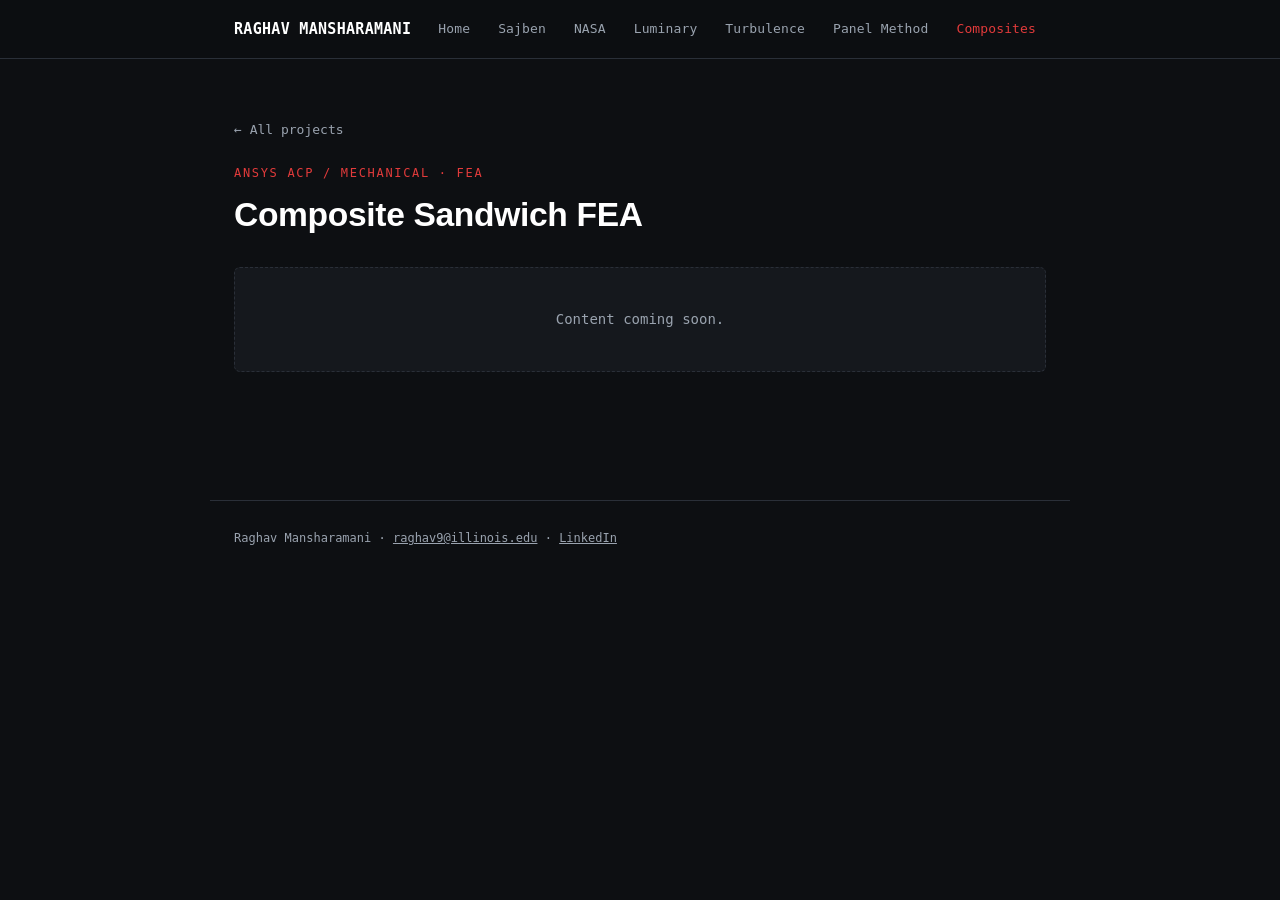
==== composites.html @ b8fdcda9 "Add portfolio site: home, Luminary page, section stubs" ====
<!DOCTYPE html>
<html lang="en">
<head>
  <meta charset="UTF-8">
  <meta name="viewport" content="width=device-width, initial-scale=1.0">
  <title>Composite Sandwich FEA — Raghav Mansharamani</title>
  <link rel="stylesheet" href="style.css">
</head>
<body>

  <nav class="nav">
    <div class="nav-inner">
      <a class="nav-brand" href="index.html">RAGHAV MANSHARAMANI</a>
      <a class="nav-link" href="index.html">Home</a>
      <a class="nav-link" href="sajben.html">Sajben</a>
      <a class="nav-link" href="nasa.html">NASA</a>
      <a class="nav-link" href="luminary.html">Luminary</a>
      <a class="nav-link" href="turbulence.html">Turbulence</a>
      <a class="nav-link" href="panel-method.html">Panel Method</a>
      <a class="nav-link active" href="composites.html">Composites</a>
    </div>
  </nav>

  <main>
    <a class="backlink" href="index.html">&larr; All projects</a>
    <p class="eyebrow">ANSYS ACP / Mechanical · FEA</p>
    <h1>Composite Sandwich FEA</h1>
    <div class="stub">Content coming soon.</div>
  </main>

  <footer>
    Raghav Mansharamani &middot;
    <a href="mailto:raghav9@illinois.edu">raghav9@illinois.edu</a> &middot;
    <a href="https://linkedin.com/in/raghav-mansharamani">LinkedIn</a>
  </footer>

</body>
</html>
---- style.css ----
/* ============================================================
   Raghav Mansharamani — Portfolio
   Dark theme, red/white accents, technical register.
   One stylesheet shared across all pages.
   ============================================================ */

:root {
  --bg:        #0d0f12;   /* near-black base */
  --surface:   #15181d;   /* raised panels */
  --surface-2: #1c2027;   /* table stripes, hovers */
  --border:    #2a2f38;   /* hairline rules */
  --text:      #e8eaed;   /* primary text */
  --muted:     #9aa3af;   /* secondary text */
  --red:       #e23b3b;   /* hot accent */
  --red-dim:   #b02f2f;   /* pressed / borders */
  --white:     #ffffff;

  --mono: ui-monospace, "SF Mono", "JetBrains Mono", "Menlo", "Consolas", monospace;
  --sans: -apple-system, BlinkMacSystemFont, "Segoe UI", "Inter", Roboto, Helvetica, Arial, sans-serif;

  --maxw: 860px;
}

* { box-sizing: border-box; }

html { scroll-behavior: smooth; }

body {
  margin: 0;
  background: var(--bg);
  color: var(--text);
  font-family: var(--sans);
  font-size: 17px;
  line-height: 1.65;
  -webkit-font-smoothing: antialiased;
}

/* ---------- Nav ---------- */
.nav {
  position: sticky;
  top: 0;
  z-index: 50;
  background: rgba(13, 15, 18, 0.9);
  backdrop-filter: blur(8px);
  border-bottom: 1px solid var(--border);
}
.nav-inner {
  max-width: var(--maxw);
  margin: 0 auto;
  padding: 0 24px;
  display: flex;
  align-items: center;
  gap: 8px;
  height: 58px;
  flex-wrap: wrap;
}
.nav-brand {
  font-family: var(--mono);
  font-weight: 600;
  color: var(--white);
  text-decoration: none;
  letter-spacing: 0.02em;
  margin-right: auto;
  font-size: 15px;
}
.nav-brand:hover { color: var(--red); }
.nav a.nav-link {
  font-family: var(--mono);
  font-size: 13px;
  color: var(--muted);
  text-decoration: none;
  padding: 6px 10px;
  border-radius: 4px;
  letter-spacing: 0.01em;
}
.nav a.nav-link:hover { color: var(--text); background: var(--surface-2); }
.nav a.nav-link.active { color: var(--red); }

/* ---------- Layout ---------- */
main {
  max-width: var(--maxw);
  margin: 0 auto;
  padding: 56px 24px 96px;
}

.eyebrow {
  font-family: var(--mono);
  font-size: 12px;
  letter-spacing: 0.14em;
  text-transform: uppercase;
  color: var(--red);
  margin: 0 0 12px;
}

h1 {
  font-size: 2.1rem;
  line-height: 1.15;
  margin: 0 0 20px;
  letter-spacing: -0.01em;
  color: var(--white);
}
h2 {
  font-size: 1.35rem;
  margin: 44px 0 14px;
  color: var(--white);
  letter-spacing: -0.005em;
}
h3 {
  font-size: 1.05rem;
  margin: 28px 0 10px;
  color: var(--text);
}

p { margin: 0 0 16px; }
a { color: var(--red); }
a:hover { color: var(--white); }

.lead { font-size: 1.15rem; color: var(--text); }
.muted { color: var(--muted); }

/* ---------- Header / spec block ---------- */
.specblock {
  background: var(--surface);
  border: 1px solid var(--border);
  border-left: 3px solid var(--red);
  border-radius: 6px;
  padding: 20px 24px;
  margin: 28px 0 8px;
}
.specblock dl {
  margin: 0;
  display: grid;
  grid-template-columns: max-content 1fr;
  gap: 10px 20px;
}
.specblock dt {
  font-family: var(--mono);
  font-size: 12px;
  letter-spacing: 0.08em;
  text-transform: uppercase;
  color: var(--muted);
  padding-top: 2px;
}
.specblock dd {
  margin: 0;
  color: var(--text);
}
.specblock dd.result { color: var(--white); }
.specblock dd.result b { color: var(--red); font-weight: 600; }

/* ---------- Tables ---------- */
table {
  width: 100%;
  border-collapse: collapse;
  margin: 20px 0;
  font-family: var(--mono);
  font-size: 14px;
}
th, td {
  text-align: left;
  padding: 9px 14px;
  border-bottom: 1px solid var(--border);
}
th {
  color: var(--muted);
  font-weight: 600;
  letter-spacing: 0.04em;
  text-transform: uppercase;
  font-size: 12px;
}
tbody tr:nth-child(odd) { background: var(--surface-2); }
tr.highlight td {
  color: var(--white);
  background: rgba(226, 59, 59, 0.10);
}
tr.highlight td:first-child { border-left: 2px solid var(--red); }

/* ---------- Figures ---------- */
figure {
  margin: 26px 0;
  background: var(--surface);
  border: 1px solid var(--border);
  border-radius: 6px;
  padding: 14px;
}
figure img {
  width: 100%;
  height: auto;
  display: block;
  border-radius: 4px;
  background: var(--surface-2);
}
figcaption {
  font-family: var(--mono);
  font-size: 12.5px;
  color: var(--muted);
  margin-top: 10px;
  line-height: 1.5;
}
figcaption b { color: var(--text); font-weight: 600; }

/* placeholder for figures not yet added */
.fig-placeholder {
  border: 1px dashed var(--border);
  border-radius: 4px;
  padding: 44px 16px;
  text-align: center;
  font-family: var(--mono);
  font-size: 13px;
  color: var(--muted);
  background: var(--surface-2);
}

/* ---------- Callout for honest-assessment ---------- */
.assessment {
  border-left: 3px solid var(--border);
  padding: 4px 0 4px 20px;
  margin: 16px 0;
  color: var(--muted);
}

/* ---------- Overview table on home ---------- */
.overview a { color: var(--text); text-decoration: none; }
.overview a:hover { color: var(--red); }
.overview .status {
  font-family: var(--mono);
  font-size: 11px;
  letter-spacing: 0.06em;
  text-transform: uppercase;
  color: var(--muted);
}
.overview .status.wip { color: var(--red); }

/* ---------- Stub / coming-soon ---------- */
.stub {
  background: var(--surface);
  border: 1px dashed var(--border);
  border-radius: 6px;
  padding: 40px 28px;
  text-align: center;
  color: var(--muted);
  font-family: var(--mono);
  font-size: 14px;
  margin: 32px 0;
}

/* ---------- Footer ---------- */
footer {
  max-width: var(--maxw);
  margin: 0 auto;
  padding: 28px 24px 48px;
  border-top: 1px solid var(--border);
  font-family: var(--mono);
  font-size: 12px;
  color: var(--muted);
}
footer a { color: var(--muted); }
footer a:hover { color: var(--red); }

/* ---------- Back link ---------- */
.backlink {
  font-family: var(--mono);
  font-size: 13px;
  color: var(--muted);
  text-decoration: none;
  display: inline-block;
  margin-bottom: 24px;
}
.backlink:hover { color: var(--red); }

/* ---------- Responsive ---------- */
@media (max-width: 600px) {
  body { font-size: 16px; }
  h1 { font-size: 1.7rem; }
  .nav-inner { height: auto; padding: 10px 16px; }
  main { padding: 36px 18px 72px; }
  .specblock dl { grid-template-columns: 1fr; gap: 4px 0; }
  .specblock dt { padding-top: 12px; }
  table { font-size: 12.5px; }
  th, td { padding: 7px 8px; }
}

/* ---------- Reduced motion ---------- */
@media (prefers-reduced-motion: reduce) {
  html { scroll-behavior: auto; }
}

/* ---------- Print (for PDF export) ---------- */
@media print {
  .nav, footer .noprint { display: none; }
  body { background: #fff; color: #000; }
  .specblock, figure, table { break-inside: avoid; }
}
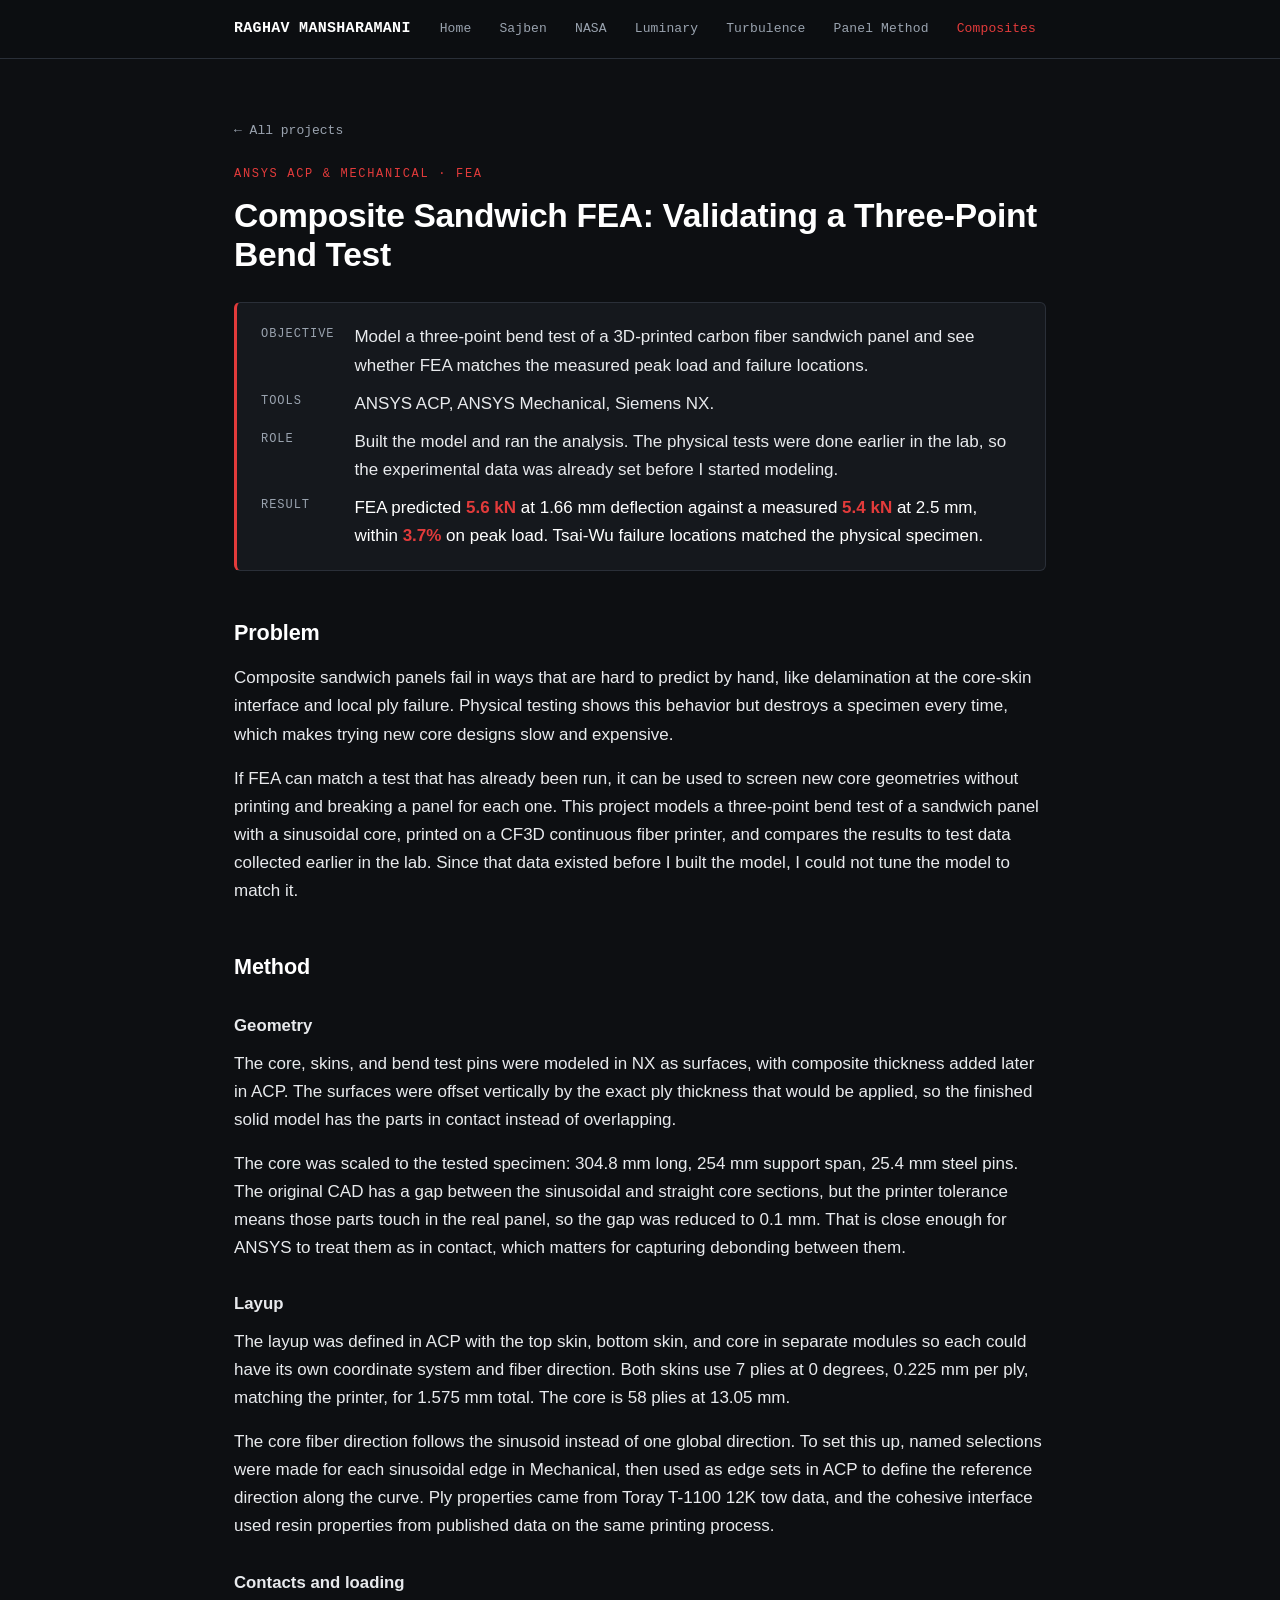
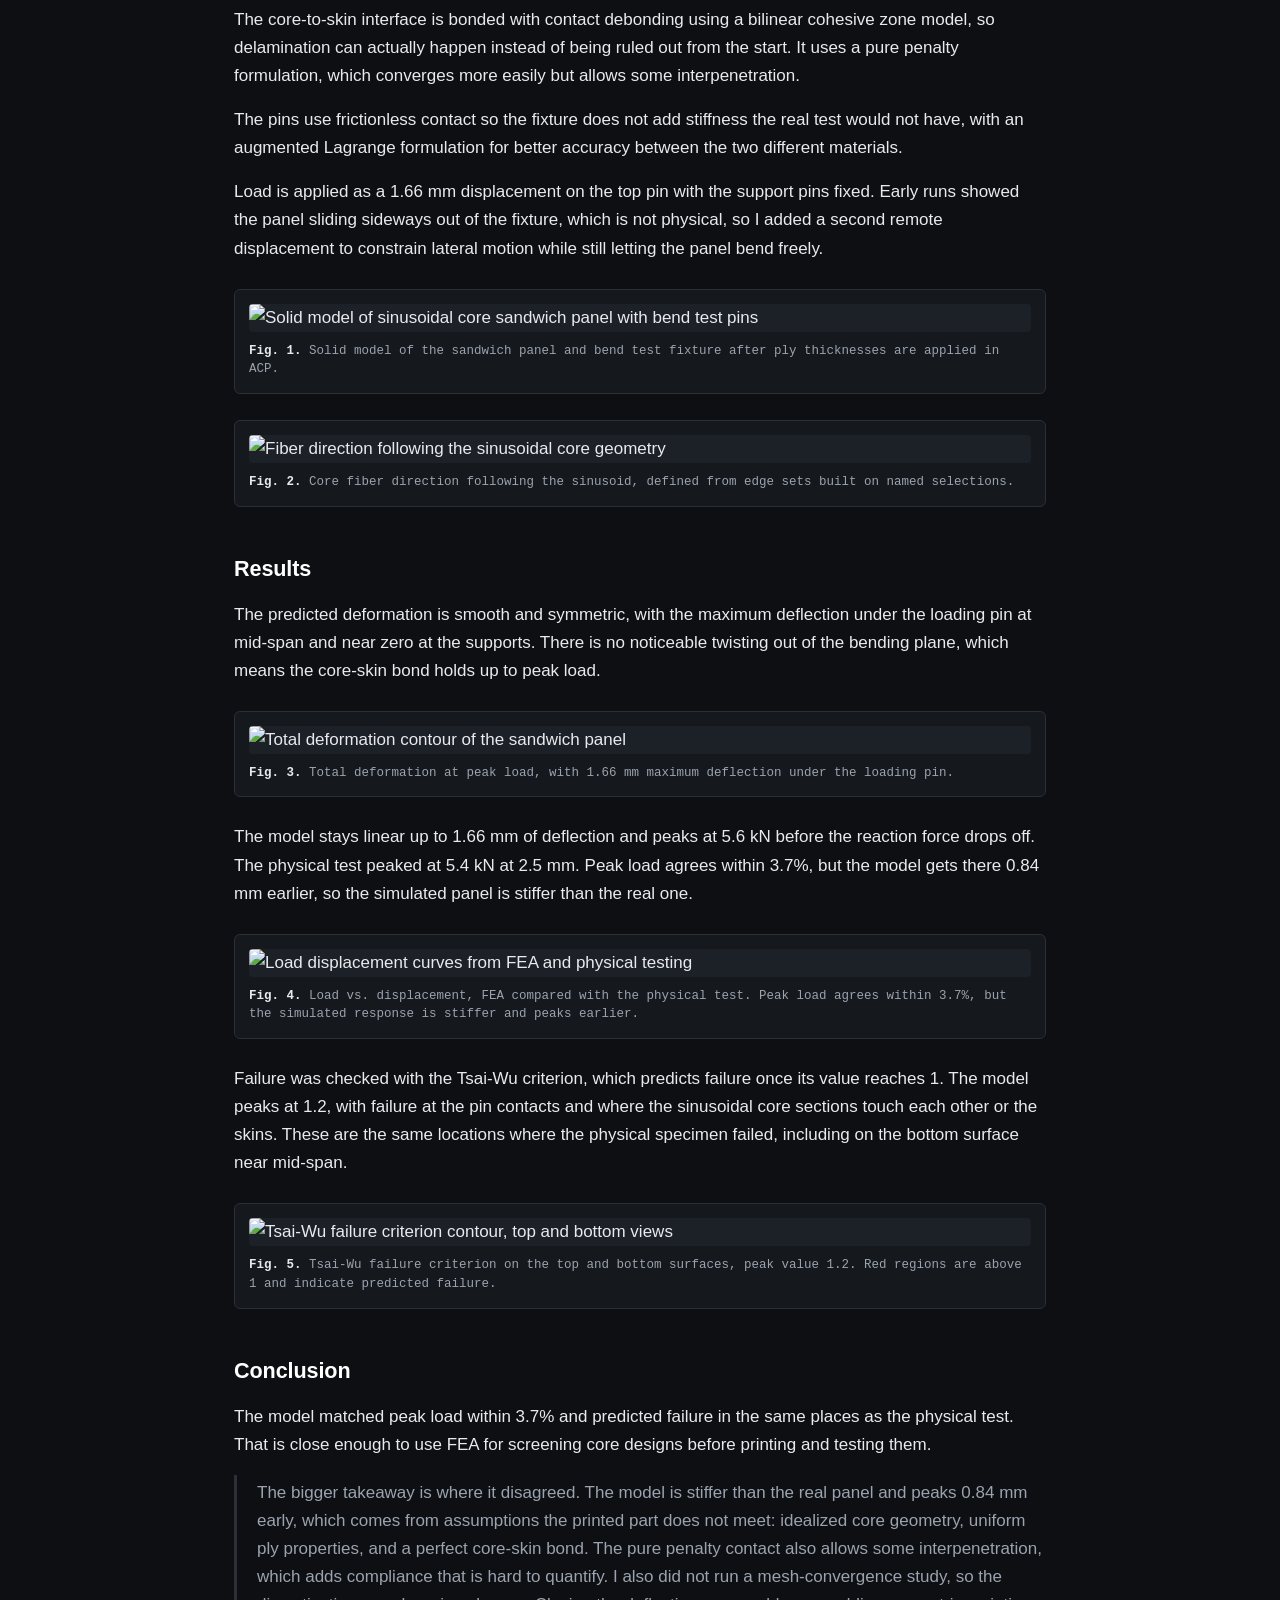
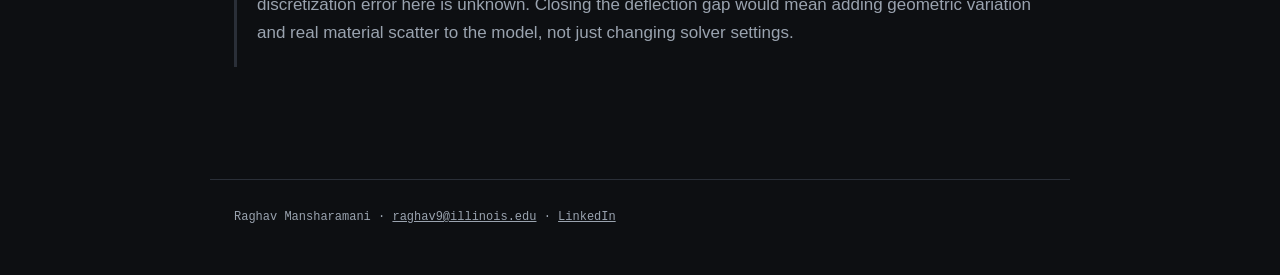
==== commit 0445abd6: "Update composites.html" ====
--- a/composites.html
+++ b/composites.html
@@ -3,7 +3,7 @@
 <head>
   <meta charset="UTF-8">
   <meta name="viewport" content="width=device-width, initial-scale=1.0">
-  <title>Composite Sandwich FEA — Raghav Mansharamani</title>
+  <title>Composite Sandwich FEA | Raghav Mansharamani</title>
   <link rel="stylesheet" href="style.css">
 </head>
 <body>
@@ -23,9 +23,161 @@
 
   <main>
     <a class="backlink" href="index.html">&larr; All projects</a>
-    <p class="eyebrow">ANSYS ACP / Mechanical · FEA</p>
-    <h1>Composite Sandwich FEA</h1>
-    <div class="stub">Content coming soon.</div>
+
+    <p class="eyebrow">ANSYS ACP &amp; Mechanical · FEA</p>
+    <h1>Composite Sandwich FEA: Validating a Three-Point Bend Test</h1>
+
+    <div class="specblock">
+      <dl>
+        <dt>Objective</dt>
+        <dd>Model a three-point bend test of a 3D-printed carbon fiber sandwich panel and see
+            whether FEA matches the measured peak load and failure locations.</dd>
+        <dt>Tools</dt>
+        <dd>ANSYS ACP, ANSYS Mechanical, Siemens NX.</dd>
+        <dt>Role</dt>
+        <dd>Built the model and ran the analysis. The physical tests were done earlier in the
+            lab, so the experimental data was already set before I started modeling.</dd>
+        <dt>Result</dt>
+        <dd class="result">FEA predicted <b>5.6 kN</b> at 1.66 mm deflection against a measured
+            <b>5.4 kN</b> at 2.5 mm, within <b>3.7%</b> on peak load. Tsai-Wu failure locations
+            matched the physical specimen.</dd>
+      </dl>
+    </div>
+
+    <h2>Problem</h2>
+    <p>
+      Composite sandwich panels fail in ways that are hard to predict by hand, like delamination
+      at the core-skin interface and local ply failure. Physical testing shows this behavior but
+      destroys a specimen every time, which makes trying new core designs slow and expensive.
+    </p>
+    <p>
+      If FEA can match a test that has already been run, it can be used to screen new core
+      geometries without printing and breaking a panel for each one. This project models a
+      three-point bend test of a sandwich panel with a sinusoidal core, printed on a CF3D
+      continuous fiber printer, and compares the results to test data collected earlier in the
+      lab. Since that data existed before I built the model, I could not tune the model to match
+      it.
+    </p>
+
+    <h2>Method</h2>
+
+    <h3>Geometry</h3>
+    <p>
+      The core, skins, and bend test pins were modeled in NX as surfaces, with composite
+      thickness added later in ACP. The surfaces were offset vertically by the exact ply
+      thickness that would be applied, so the finished solid model has the parts in contact
+      instead of overlapping.
+    </p>
+    <p>
+      The core was scaled to the tested specimen: 304.8 mm long, 254 mm support span, 25.4 mm
+      steel pins. The original CAD has a gap between the sinusoidal and straight core sections,
+      but the printer tolerance means those parts touch in the real panel, so the gap was reduced
+      to 0.1 mm. That is close enough for ANSYS to treat them as in contact, which matters for
+      capturing debonding between them.
+    </p>
+
+    <h3>Layup</h3>
+    <p>
+      The layup was defined in ACP with the top skin, bottom skin, and core in separate modules
+      so each could have its own coordinate system and fiber direction. Both skins use 7 plies at
+      0 degrees, 0.225 mm per ply, matching the printer, for 1.575 mm total. The core is 58 plies
+      at 13.05 mm.
+    </p>
+    <p>
+      The core fiber direction follows the sinusoid instead of one global direction. To set this
+      up, named selections were made for each sinusoidal edge in Mechanical, then used as edge
+      sets in ACP to define the reference direction along the curve. Ply properties came from
+      Toray T-1100 12K tow data, and the cohesive interface used resin properties from published
+      data on the same printing process.
+    </p>
+
+    <h3>Contacts and loading</h3>
+    <p>
+      The core-to-skin interface is bonded with contact debonding using a bilinear cohesive zone
+      model, so delamination can actually happen instead of being ruled out from the start. It
+      uses a pure penalty formulation, which converges more easily but allows some
+      interpenetration.
+    </p>
+    <p>
+      The pins use frictionless contact so the fixture does not add stiffness the real test would
+      not have, with an augmented Lagrange formulation for better accuracy between the two
+      different materials.
+    </p>
+    <p>
+      Load is applied as a 1.66 mm displacement on the top pin with the support pins fixed. Early
+      runs showed the panel sliding sideways out of the fixture, which is not physical, so I added
+      a second remote displacement to constrain lateral motion while still letting the panel bend
+      freely.
+    </p>
+
+    <figure>
+      <img src="images/composite_solid_model.png" alt="Solid model of sinusoidal core sandwich panel with bend test pins">
+      <figcaption><b>Fig. 1.</b> Solid model of the sandwich panel and bend test fixture after
+        ply thicknesses are applied in ACP.</figcaption>
+    </figure>
+
+    <figure>
+      <img src="images/composite_fiber_direction.png" alt="Fiber direction following the sinusoidal core geometry">
+      <figcaption><b>Fig. 2.</b> Core fiber direction following the sinusoid, defined from edge
+        sets built on named selections.</figcaption>
+    </figure>
+
+    <h2>Results</h2>
+    <p>
+      The predicted deformation is smooth and symmetric, with the maximum deflection under the
+      loading pin at mid-span and near zero at the supports. There is no noticeable twisting out
+      of the bending plane, which means the core-skin bond holds up to peak load.
+    </p>
+
+    <figure>
+      <img src="images/composite_deformation.png" alt="Total deformation contour of the sandwich panel">
+      <figcaption><b>Fig. 3.</b> Total deformation at peak load, with 1.66 mm maximum deflection
+        under the loading pin.</figcaption>
+    </figure>
+
+    <p>
+      The model stays linear up to 1.66 mm of deflection and peaks at 5.6 kN before the reaction
+      force drops off. The physical test peaked at 5.4 kN at 2.5 mm. Peak load agrees within
+      3.7%, but the model gets there 0.84 mm earlier, so the simulated panel is stiffer than the
+      real one.
+    </p>
+
+    <figure>
+      <img src="images/composite_load_displacement.png" alt="Load displacement curves from FEA and physical testing">
+      <figcaption><b>Fig. 4.</b> Load vs. displacement, FEA compared with the physical test.
+        Peak load agrees within 3.7%, but the simulated response is stiffer and peaks earlier.</figcaption>
+    </figure>
+
+    <p>
+      Failure was checked with the Tsai-Wu criterion, which predicts failure once its value
+      reaches 1. The model peaks at 1.2, with failure at the pin contacts and where the
+      sinusoidal core sections touch each other or the skins. These are the same locations where
+      the physical specimen failed, including on the bottom surface near mid-span.
+    </p>
+
+    <figure>
+      <img src="images/composite_tsai_wu.png" alt="Tsai-Wu failure criterion contour, top and bottom views">
+      <figcaption><b>Fig. 5.</b> Tsai-Wu failure criterion on the top and bottom surfaces, peak
+        value 1.2. Red regions are above 1 and indicate predicted failure.</figcaption>
+    </figure>
+
+    <h2>Conclusion</h2>
+    <p>
+      The model matched peak load within 3.7% and predicted failure in the same places as the
+      physical test. That is close enough to use FEA for screening core designs before printing
+      and testing them.
+    </p>
+    <div class="assessment">
+      <p>
+        The bigger takeaway is where it disagreed. The model is stiffer than the real panel and
+        peaks 0.84 mm early, which comes from assumptions the printed part does not meet:
+        idealized core geometry, uniform ply properties, and a perfect core-skin bond. The pure
+        penalty contact also allows some interpenetration, which adds compliance that is hard to
+        quantify. I also did not run a mesh-convergence study, so the discretization error here is
+        unknown. Closing the deflection gap would mean adding geometric variation and real
+        material scatter to the model, not just changing solver settings.
+      </p>
+    </div>
   </main>
 
   <footer>
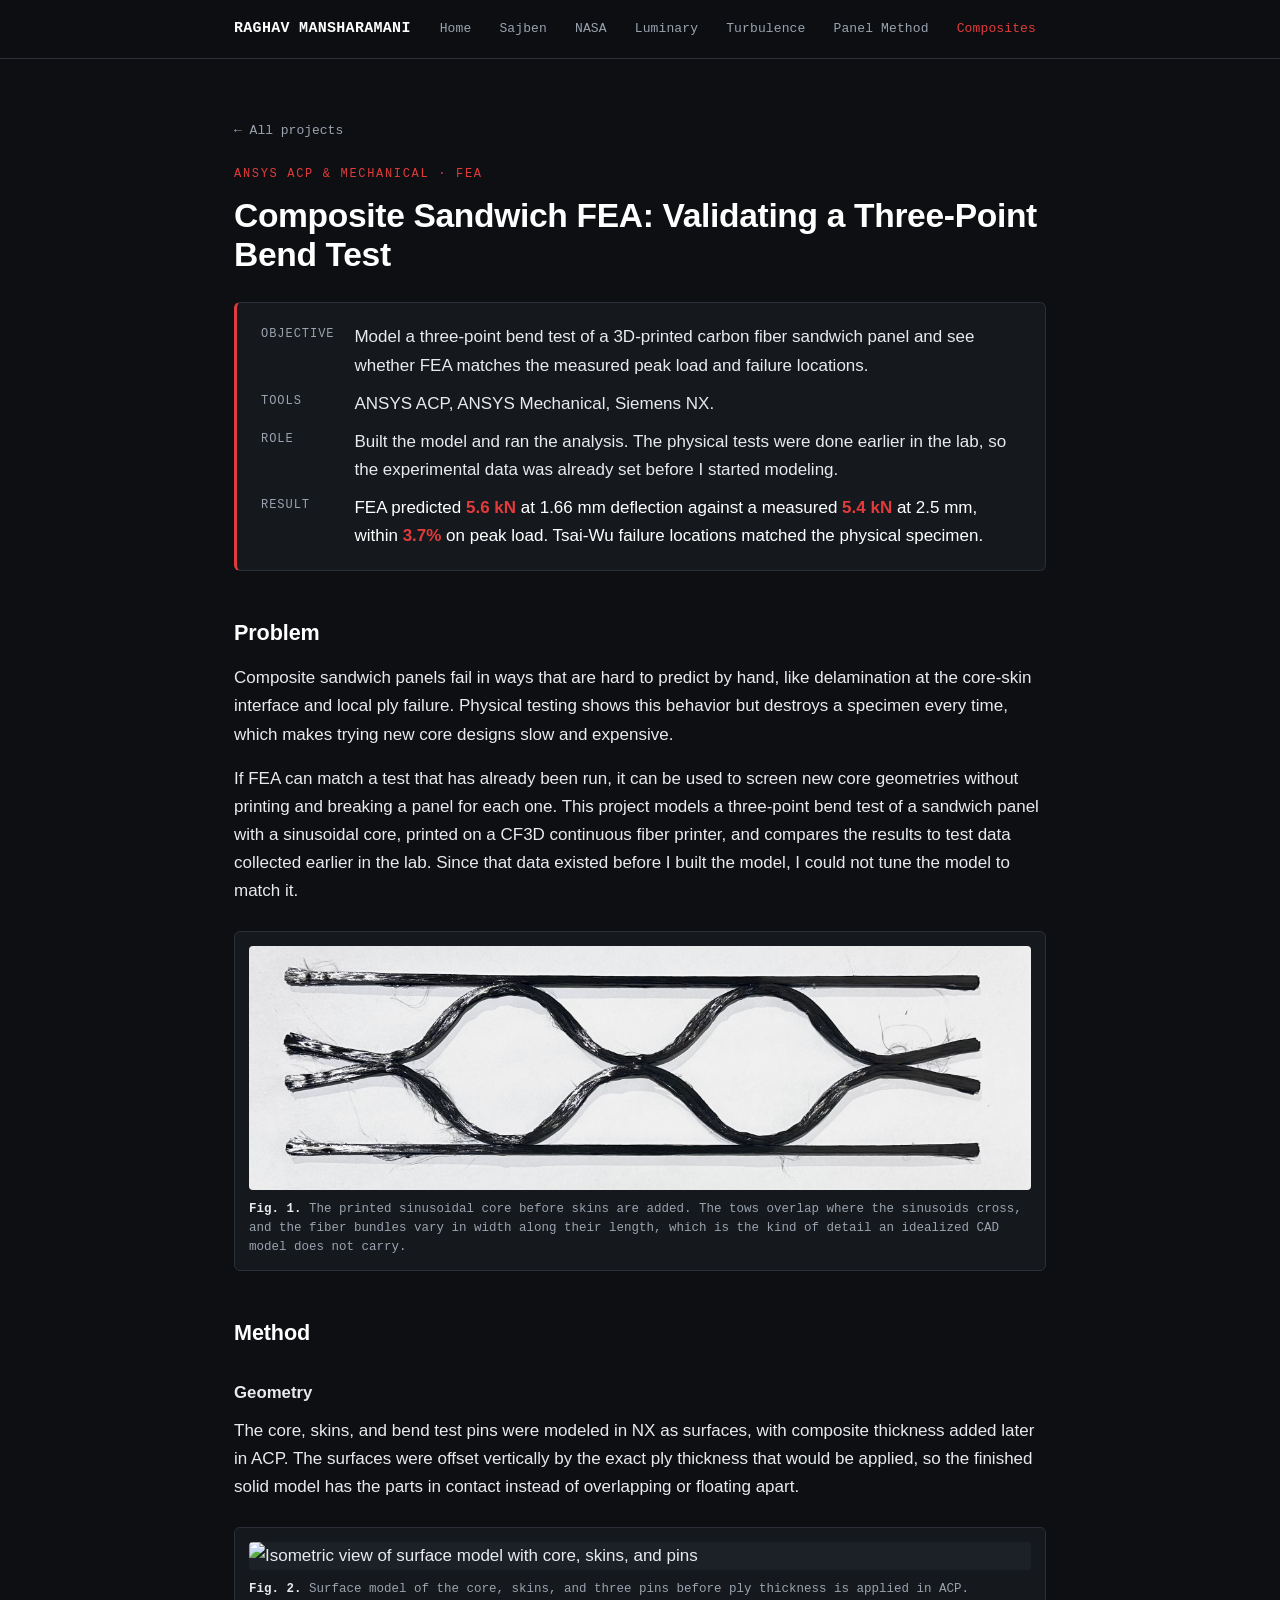
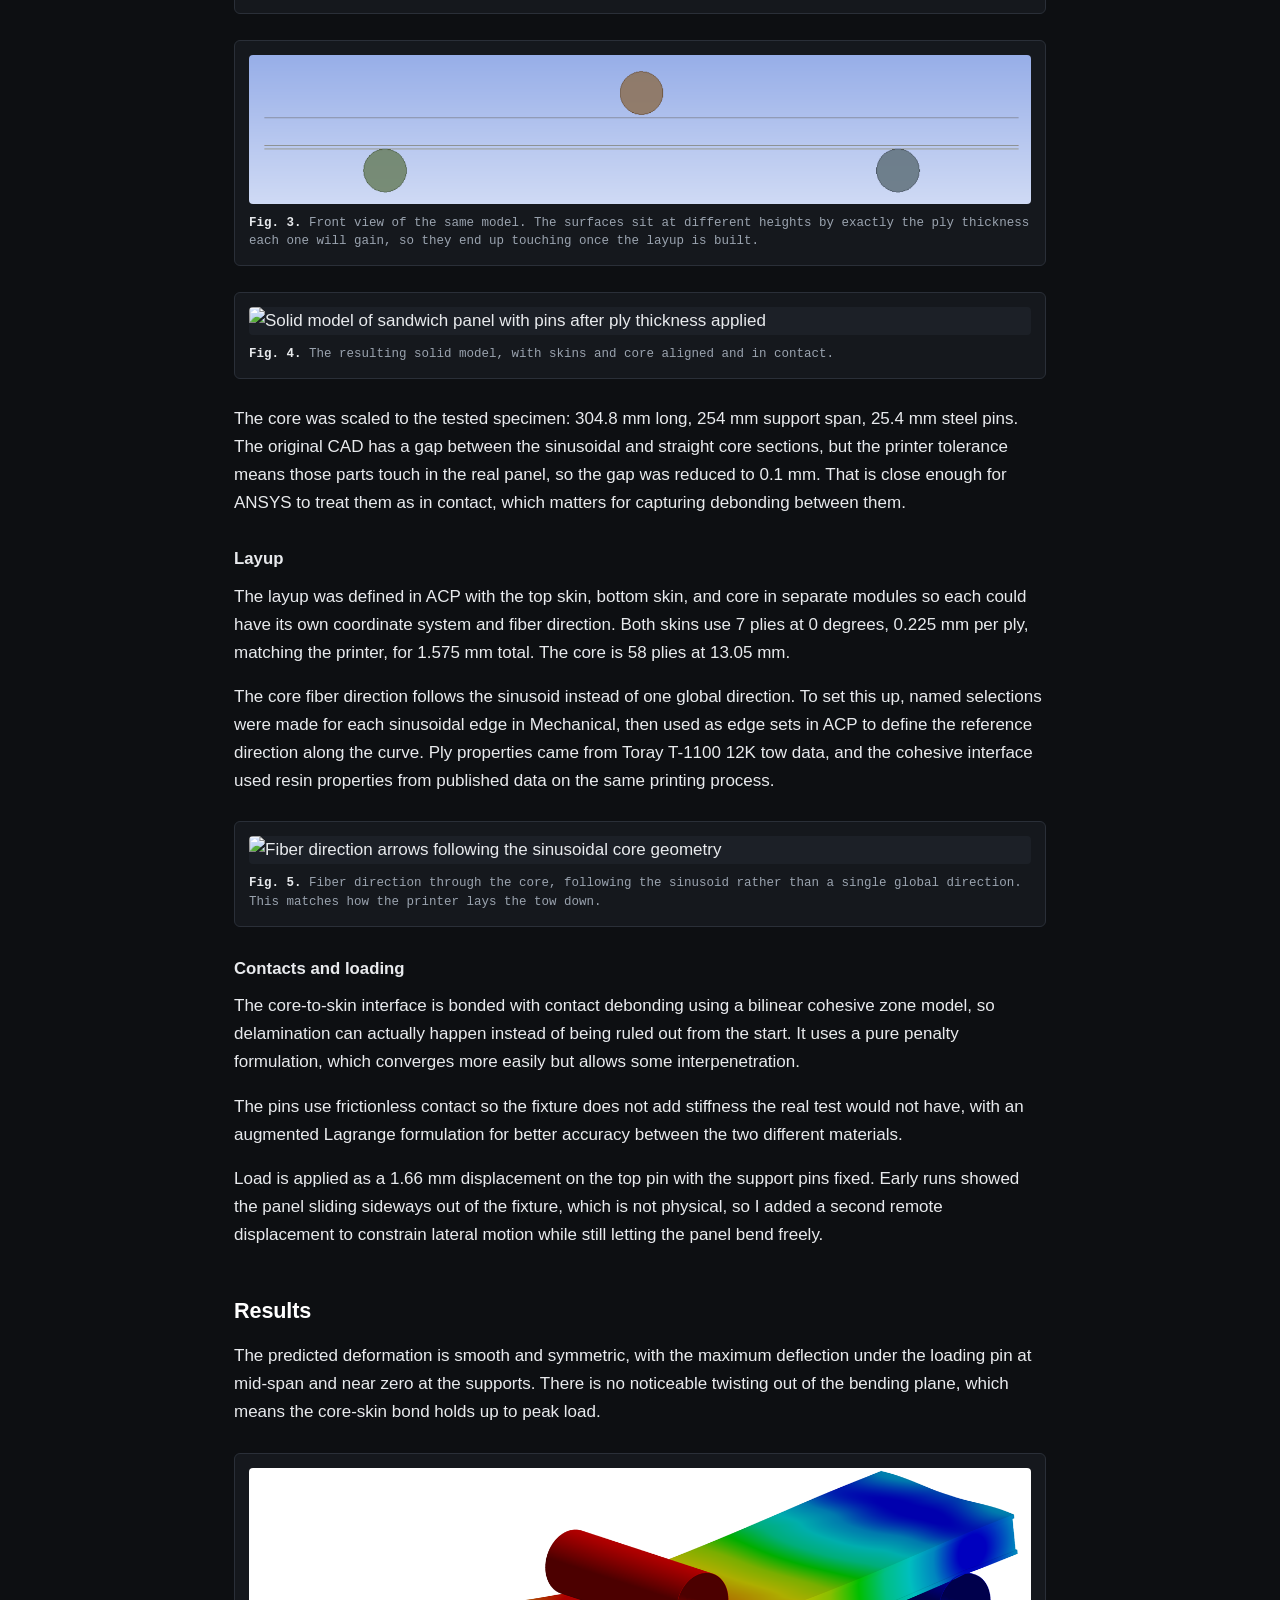
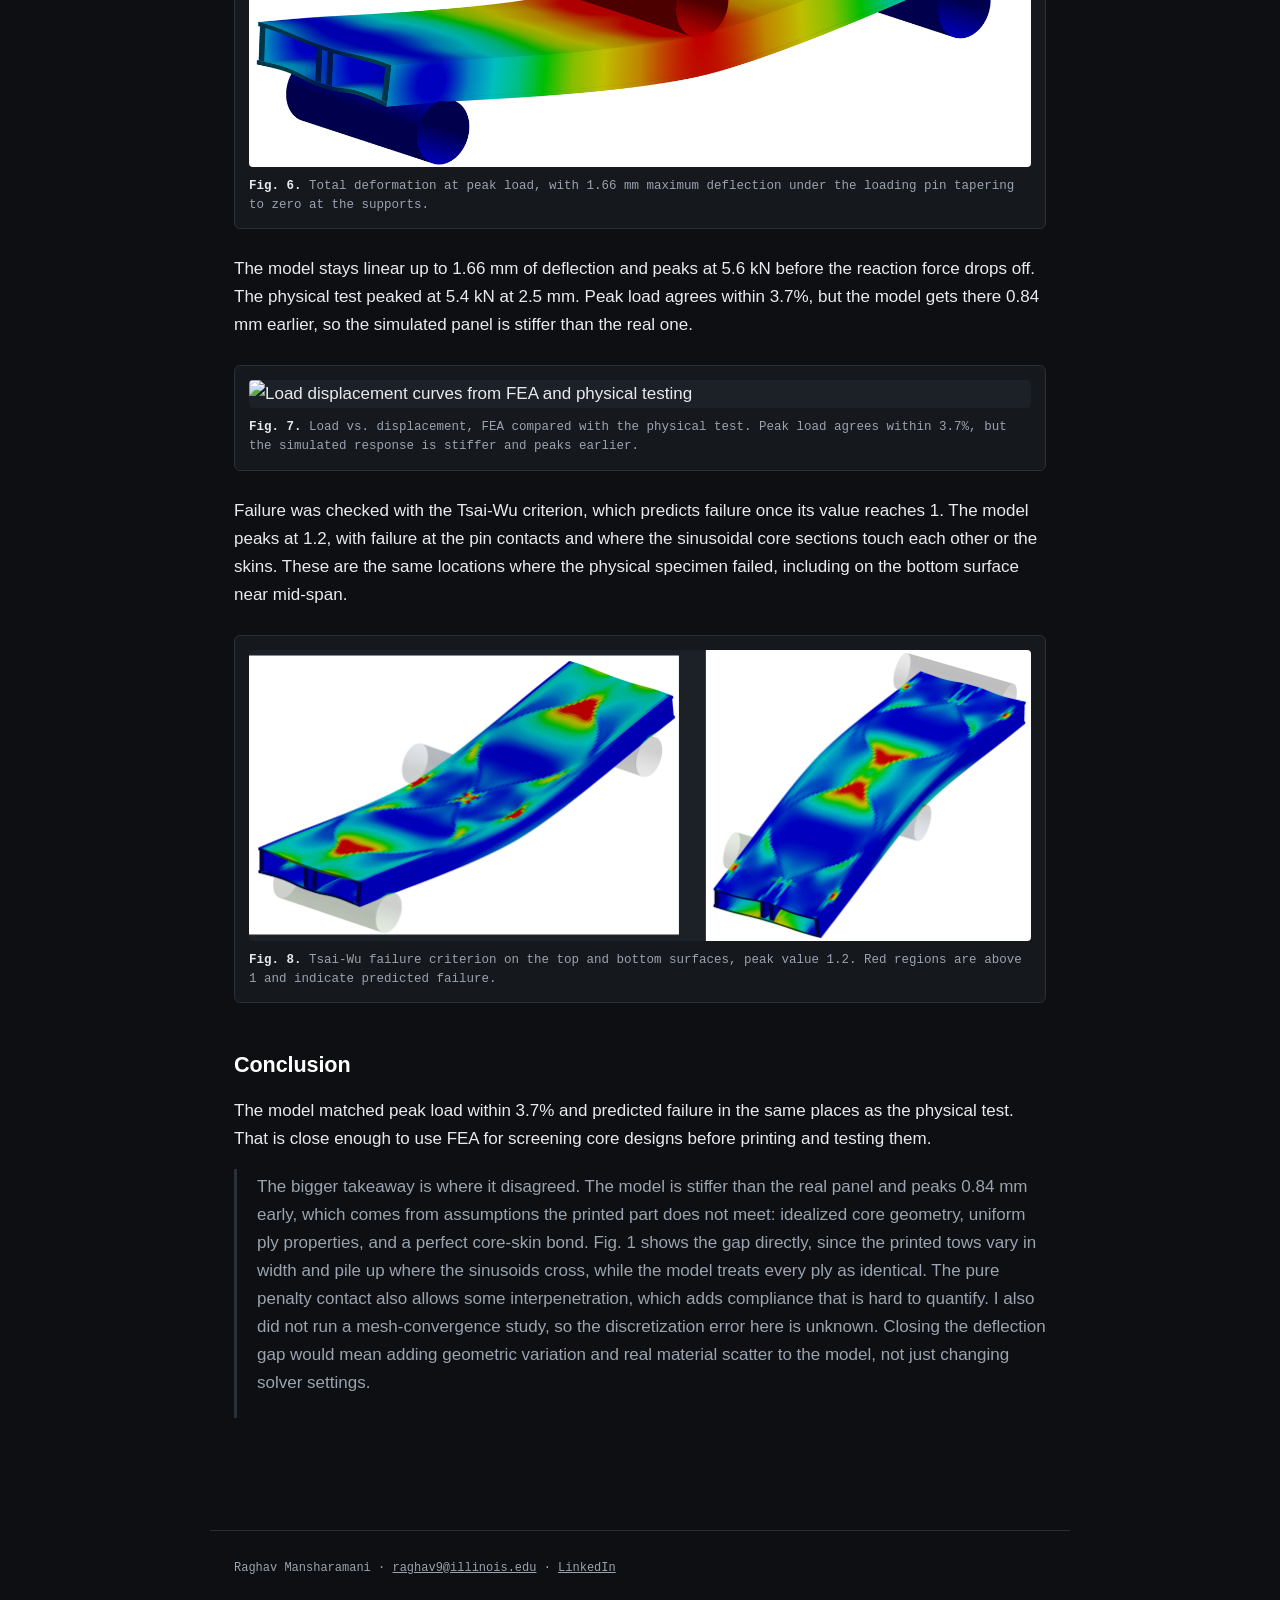
==== commit 751bbc1d: "Update composites.html" ====
--- a/composites.html
+++ b/composites.html
@@ -59,6 +59,13 @@
       it.
     </p>
 
+    <figure>
+      <img src="images/sincoreprinted.jpeg" alt="Printed continuous carbon fiber sinusoidal core structure">
+      <figcaption><b>Fig. 1.</b> The printed sinusoidal core before skins are added. The tows
+        overlap where the sinusoids cross, and the fiber bundles vary in width along their
+        length, which is the kind of detail an idealized CAD model does not carry.</figcaption>
+    </figure>
+
     <h2>Method</h2>
 
     <h3>Geometry</h3>
@@ -66,8 +73,28 @@
       The core, skins, and bend test pins were modeled in NX as surfaces, with composite
       thickness added later in ACP. The surfaces were offset vertically by the exact ply
       thickness that would be applied, so the finished solid model has the parts in contact
-      instead of overlapping.
-    </p>
+      instead of overlapping or floating apart.
+    </p>
+
+    <figure>
+      <img src="images/iso_surface_sin__1_.png" alt="Isometric view of surface model with core, skins, and pins">
+      <figcaption><b>Fig. 2.</b> Surface model of the core, skins, and three pins before ply
+        thickness is applied in ACP.</figcaption>
+    </figure>
+
+    <figure>
+      <img src="images/front_offset_sin.png" alt="Front view showing vertical offsets between skin, core, and pin surfaces">
+      <figcaption><b>Fig. 3.</b> Front view of the same model. The surfaces sit at different
+        heights by exactly the ply thickness each one will gain, so they end up touching once the
+        layup is built.</figcaption>
+    </figure>
+
+    <figure>
+      <img src="images/sin_solid__1___1_.png" alt="Solid model of sandwich panel with pins after ply thickness applied">
+      <figcaption><b>Fig. 4.</b> The resulting solid model, with skins and core aligned and in
+        contact.</figcaption>
+    </figure>
+
     <p>
       The core was scaled to the tested specimen: 304.8 mm long, 254 mm support span, 25.4 mm
       steel pins. The original CAD has a gap between the sinusoidal and straight core sections,
@@ -91,6 +118,12 @@
       data on the same printing process.
     </p>
 
+    <figure>
+      <img src="images/sin_fiber_direc__1_.png" alt="Fiber direction arrows following the sinusoidal core geometry">
+      <figcaption><b>Fig. 5.</b> Fiber direction through the core, following the sinusoid rather
+        than a single global direction. This matches how the printer lays the tow down.</figcaption>
+    </figure>
+
     <h3>Contacts and loading</h3>
     <p>
       The core-to-skin interface is bonded with contact debonding using a bilinear cohesive zone
@@ -110,18 +143,6 @@
       freely.
     </p>
 
-    <figure>
-      <img src="images/composite_solid_model.png" alt="Solid model of sinusoidal core sandwich panel with bend test pins">
-      <figcaption><b>Fig. 1.</b> Solid model of the sandwich panel and bend test fixture after
-        ply thicknesses are applied in ACP.</figcaption>
-    </figure>
-
-    <figure>
-      <img src="images/composite_fiber_direction.png" alt="Fiber direction following the sinusoidal core geometry">
-      <figcaption><b>Fig. 2.</b> Core fiber direction following the sinusoid, defined from edge
-        sets built on named selections.</figcaption>
-    </figure>
-
     <h2>Results</h2>
     <p>
       The predicted deformation is smooth and symmetric, with the maximum deflection under the
@@ -130,9 +151,9 @@
     </p>
 
     <figure>
-      <img src="images/composite_deformation.png" alt="Total deformation contour of the sandwich panel">
-      <figcaption><b>Fig. 3.</b> Total deformation at peak load, with 1.66 mm maximum deflection
-        under the loading pin.</figcaption>
+      <img src="images/totaldefo.png" alt="Total deformation contour of the sandwich panel under bending">
+      <figcaption><b>Fig. 6.</b> Total deformation at peak load, with 1.66 mm maximum deflection
+        under the loading pin tapering to zero at the supports.</figcaption>
     </figure>
 
     <p>
@@ -144,8 +165,9 @@
 
     <figure>
       <img src="images/composite_load_displacement.png" alt="Load displacement curves from FEA and physical testing">
-      <figcaption><b>Fig. 4.</b> Load vs. displacement, FEA compared with the physical test.
-        Peak load agrees within 3.7%, but the simulated response is stiffer and peaks earlier.</figcaption>
+      <figcaption><b>Fig. 7.</b> Load vs. displacement, FEA compared with the physical test.
+        Peak load agrees within 3.7%, but the simulated response is stiffer and peaks
+        earlier.</figcaption>
     </figure>
 
     <p>
@@ -156,8 +178,8 @@
     </p>
 
     <figure>
-      <img src="images/composite_tsai_wu.png" alt="Tsai-Wu failure criterion contour, top and bottom views">
-      <figcaption><b>Fig. 5.</b> Tsai-Wu failure criterion on the top and bottom surfaces, peak
+      <img src="images/tsaiwu.png" alt="Tsai-Wu failure criterion contour, top and bottom views">
+      <figcaption><b>Fig. 8.</b> Tsai-Wu failure criterion on the top and bottom surfaces, peak
         value 1.2. Red regions are above 1 and indicate predicted failure.</figcaption>
     </figure>
 
@@ -171,11 +193,13 @@
       <p>
         The bigger takeaway is where it disagreed. The model is stiffer than the real panel and
         peaks 0.84 mm early, which comes from assumptions the printed part does not meet:
-        idealized core geometry, uniform ply properties, and a perfect core-skin bond. The pure
-        penalty contact also allows some interpenetration, which adds compliance that is hard to
-        quantify. I also did not run a mesh-convergence study, so the discretization error here is
-        unknown. Closing the deflection gap would mean adding geometric variation and real
-        material scatter to the model, not just changing solver settings.
+        idealized core geometry, uniform ply properties, and a perfect core-skin bond. Fig. 1
+        shows the gap directly, since the printed tows vary in width and pile up where the
+        sinusoids cross, while the model treats every ply as identical. The pure penalty contact
+        also allows some interpenetration, which adds compliance that is hard to quantify. I also
+        did not run a mesh-convergence study, so the discretization error here is unknown. Closing
+        the deflection gap would mean adding geometric variation and real material scatter to the
+        model, not just changing solver settings.
       </p>
     </div>
   </main>
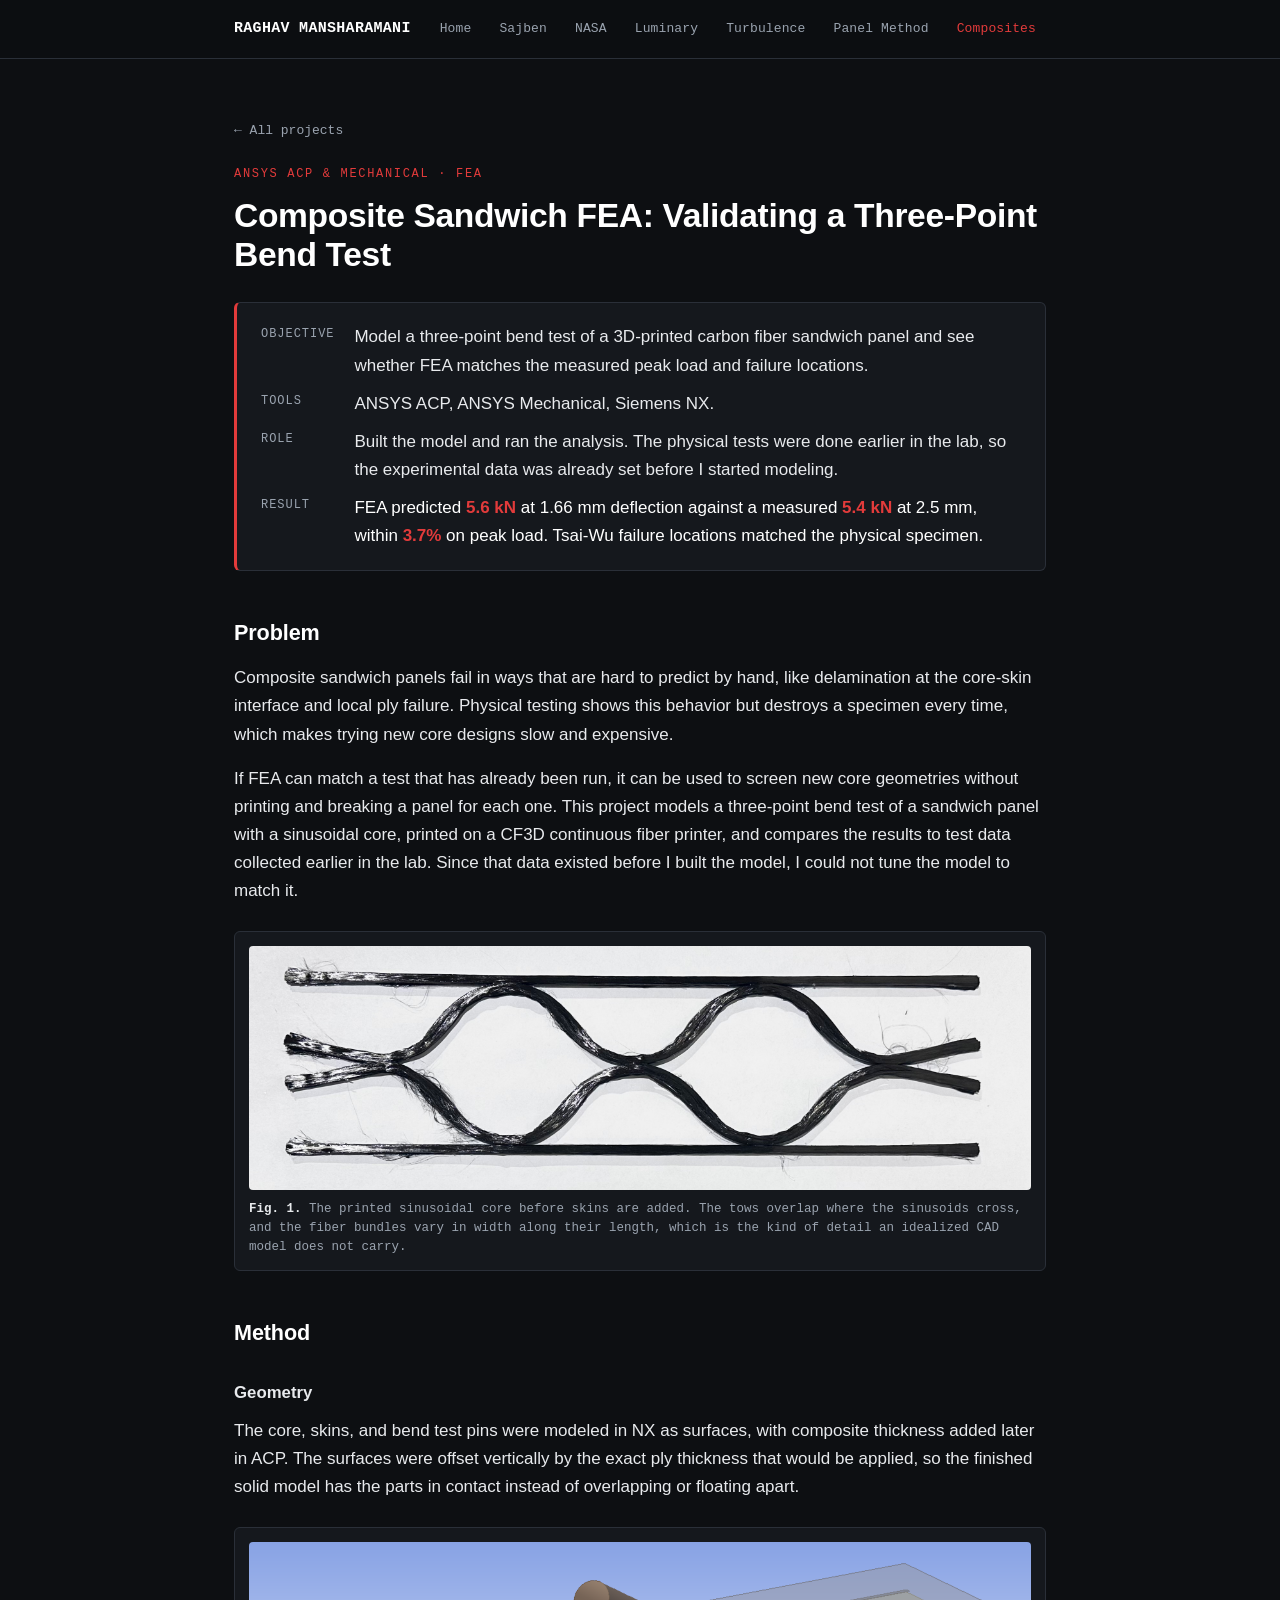
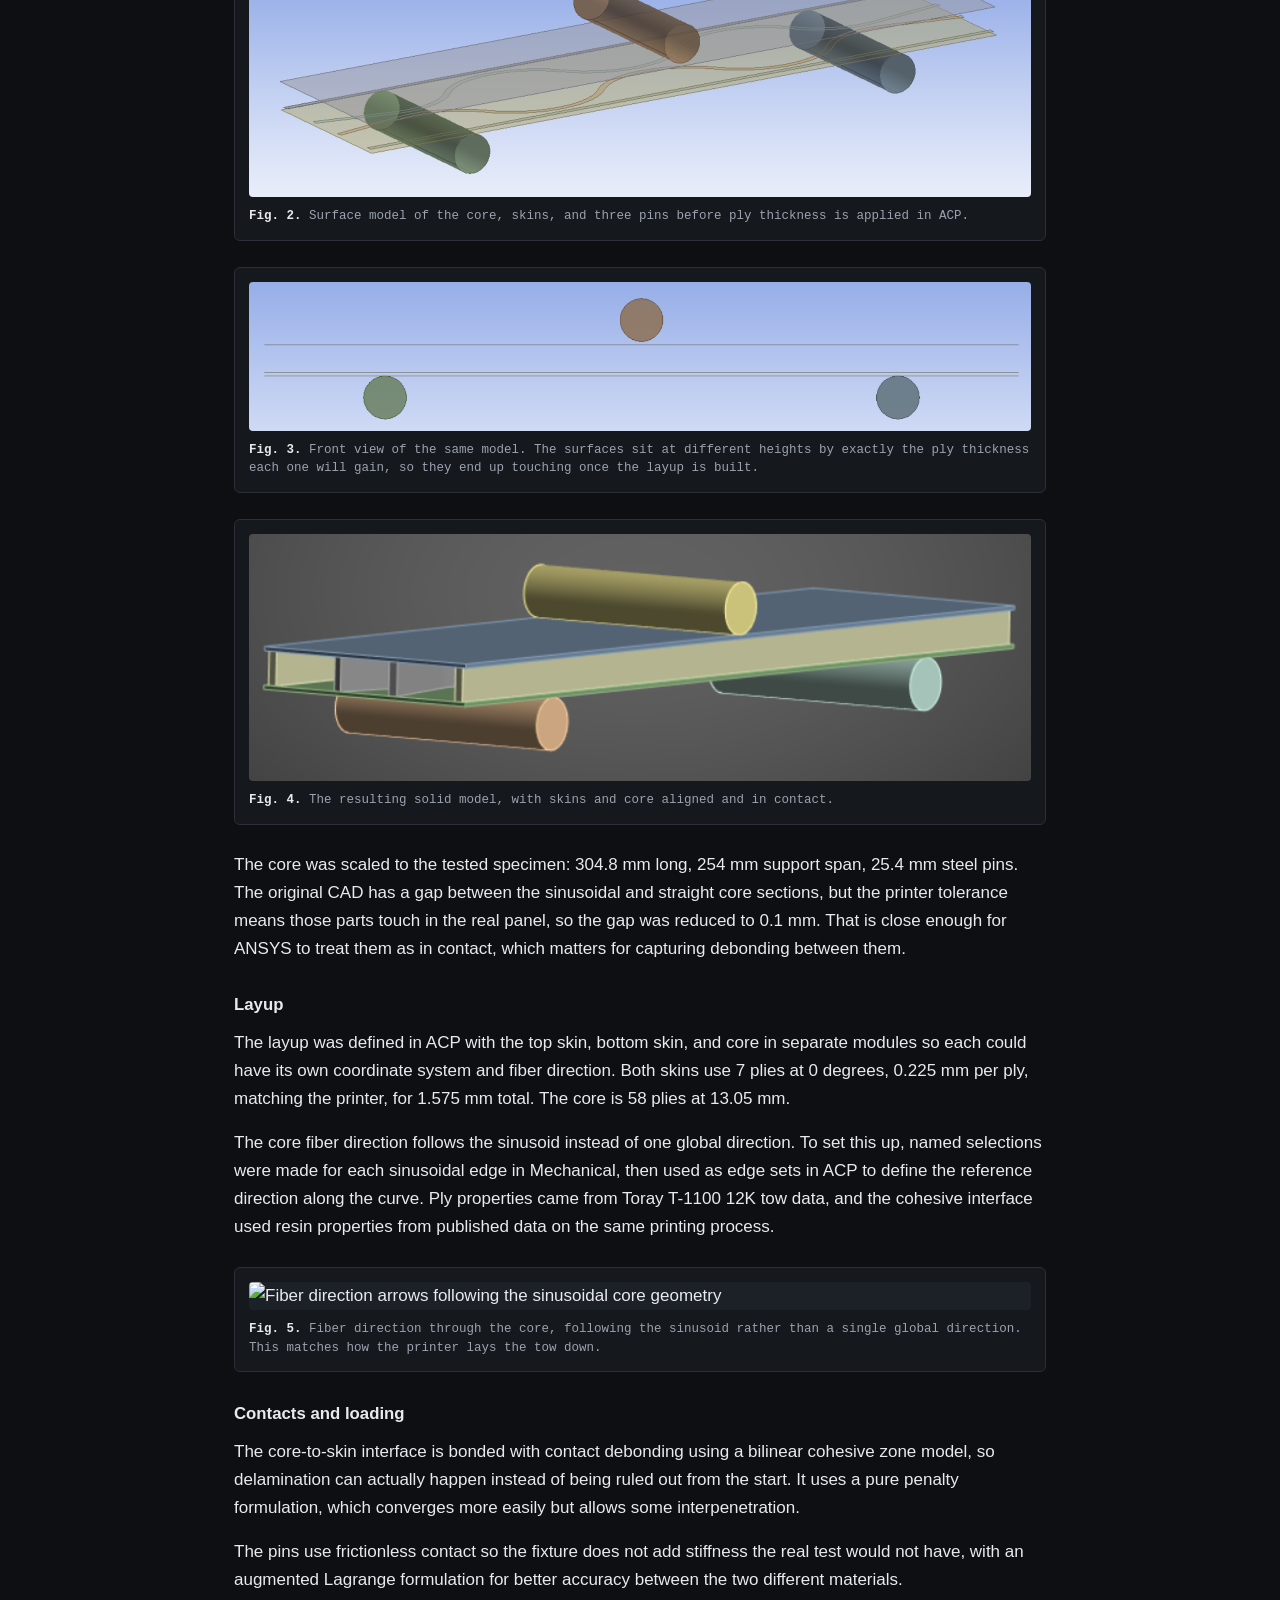
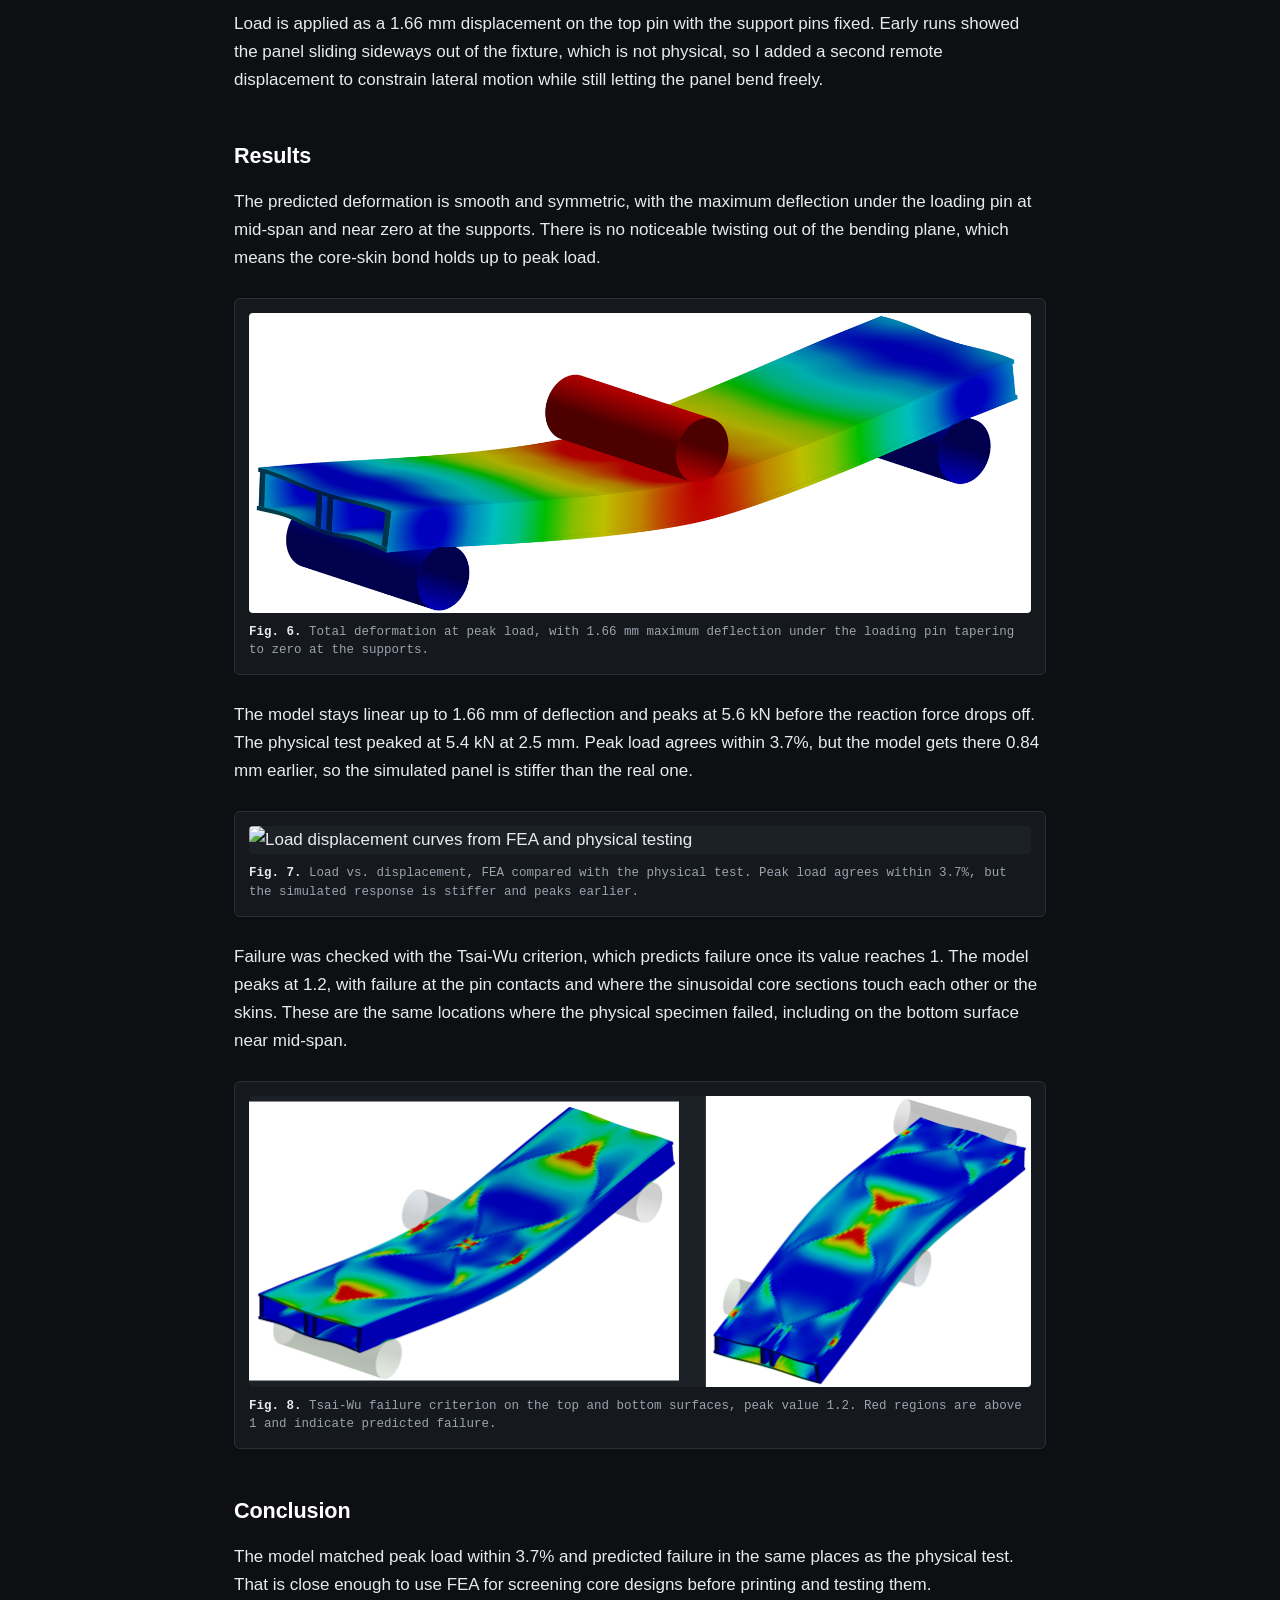
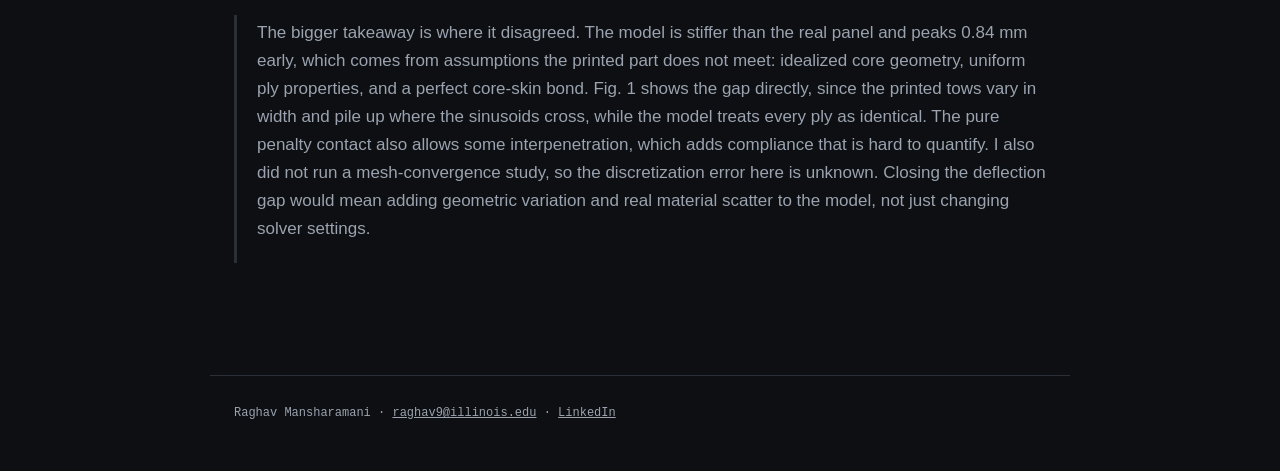
==== commit f0cf67c8: "Update composites.html" ====
--- a/composites.html
+++ b/composites.html
@@ -77,7 +77,7 @@
     </p>
 
     <figure>
-      <img src="images/iso_surface_sin__1_.png" alt="Isometric view of surface model with core, skins, and pins">
+      <img src="images/iso_surface_sin (1).png" alt="Isometric view of surface model with core, skins, and pins">
       <figcaption><b>Fig. 2.</b> Surface model of the core, skins, and three pins before ply
         thickness is applied in ACP.</figcaption>
     </figure>
@@ -90,7 +90,7 @@
     </figure>
 
     <figure>
-      <img src="images/sin_solid__1___1_.png" alt="Solid model of sandwich panel with pins after ply thickness applied">
+      <img src="images/sin_solid (1) (1).png" alt="Solid model of sandwich panel with pins after ply thickness applied">
       <figcaption><b>Fig. 4.</b> The resulting solid model, with skins and core aligned and in
         contact.</figcaption>
     </figure>
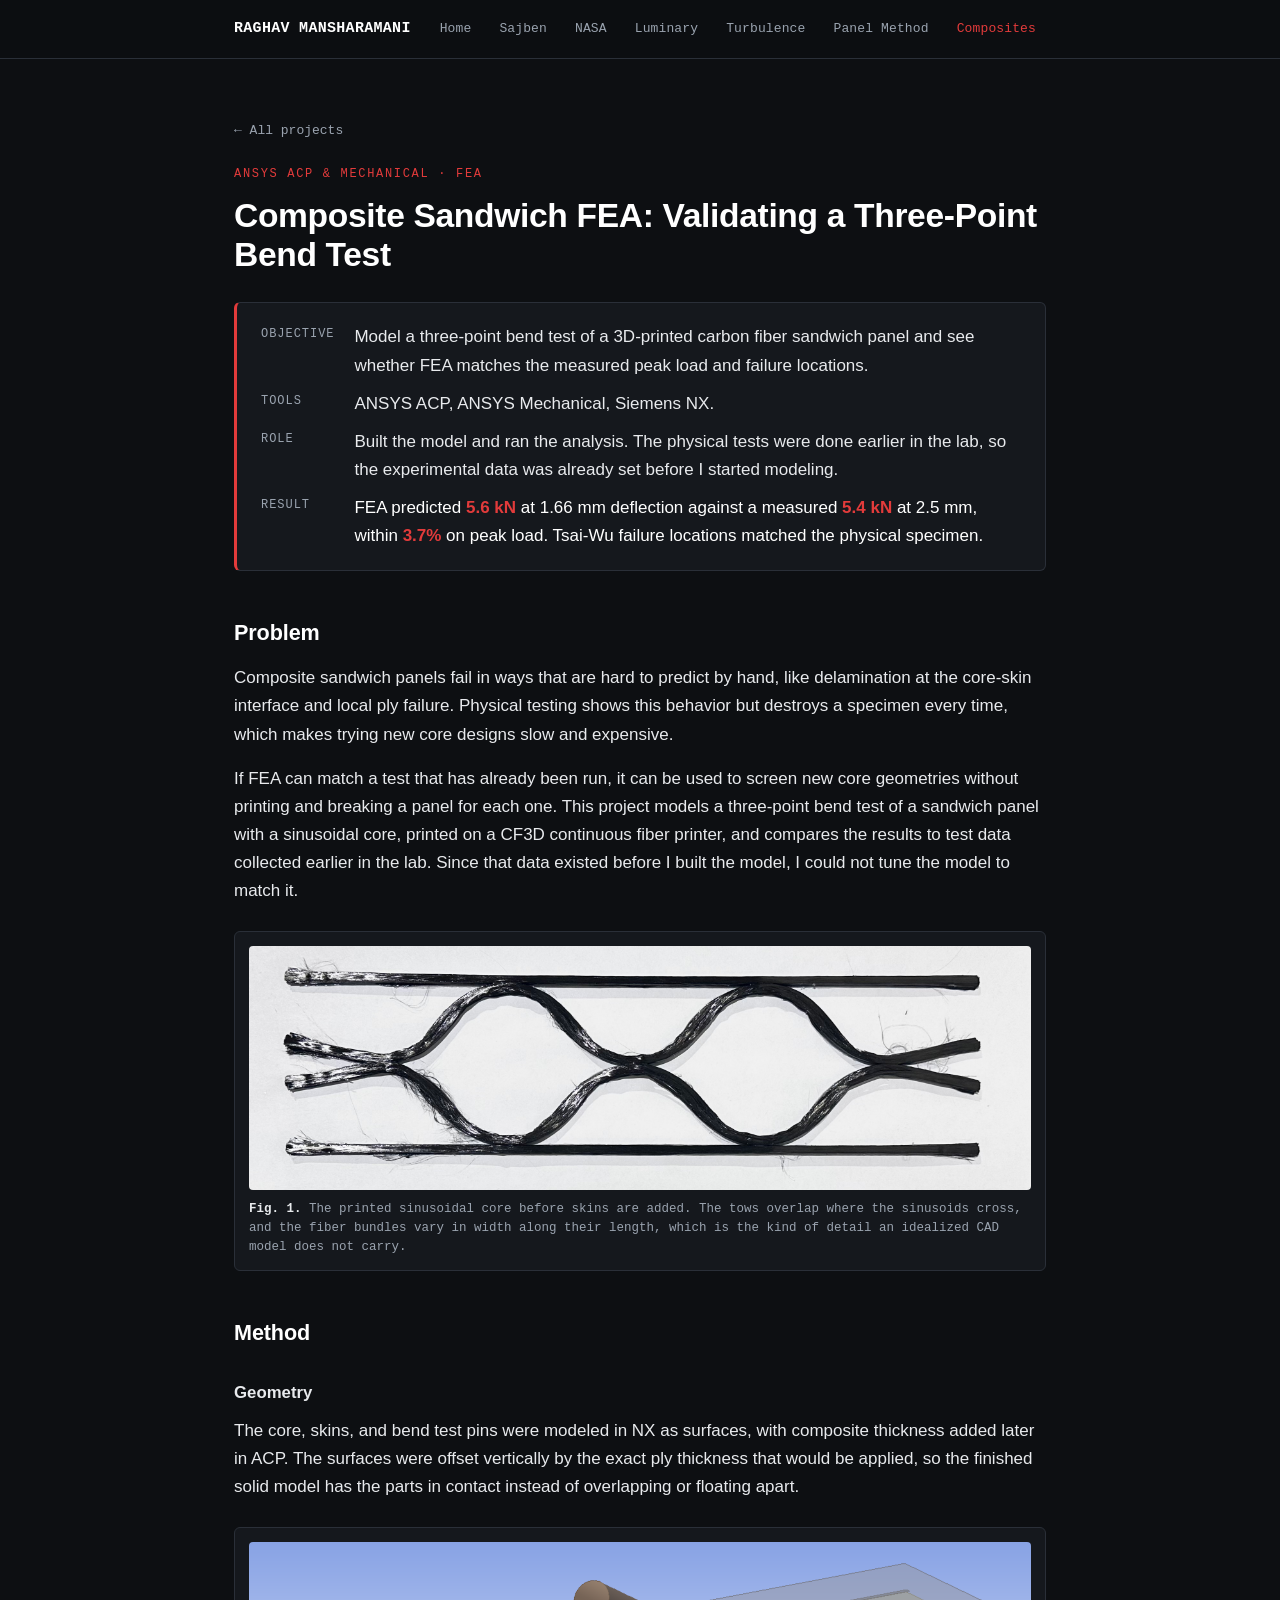
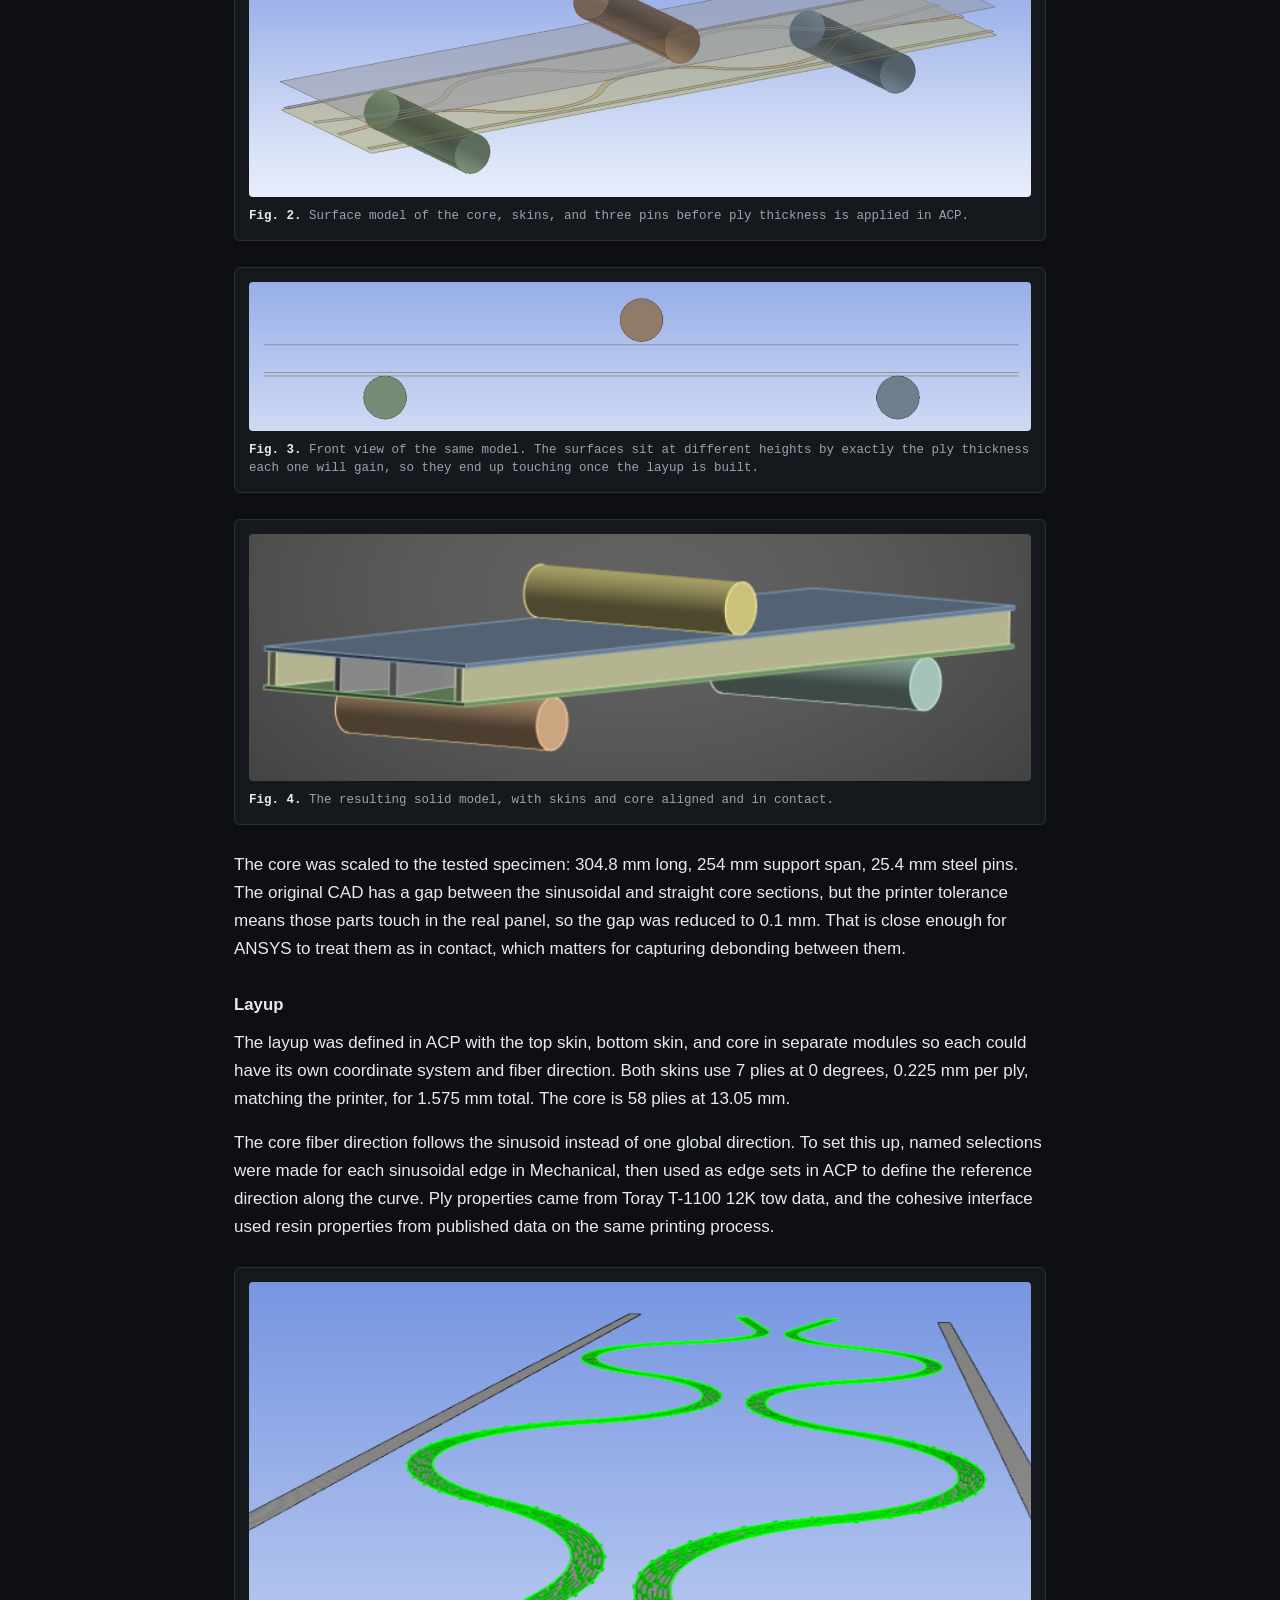
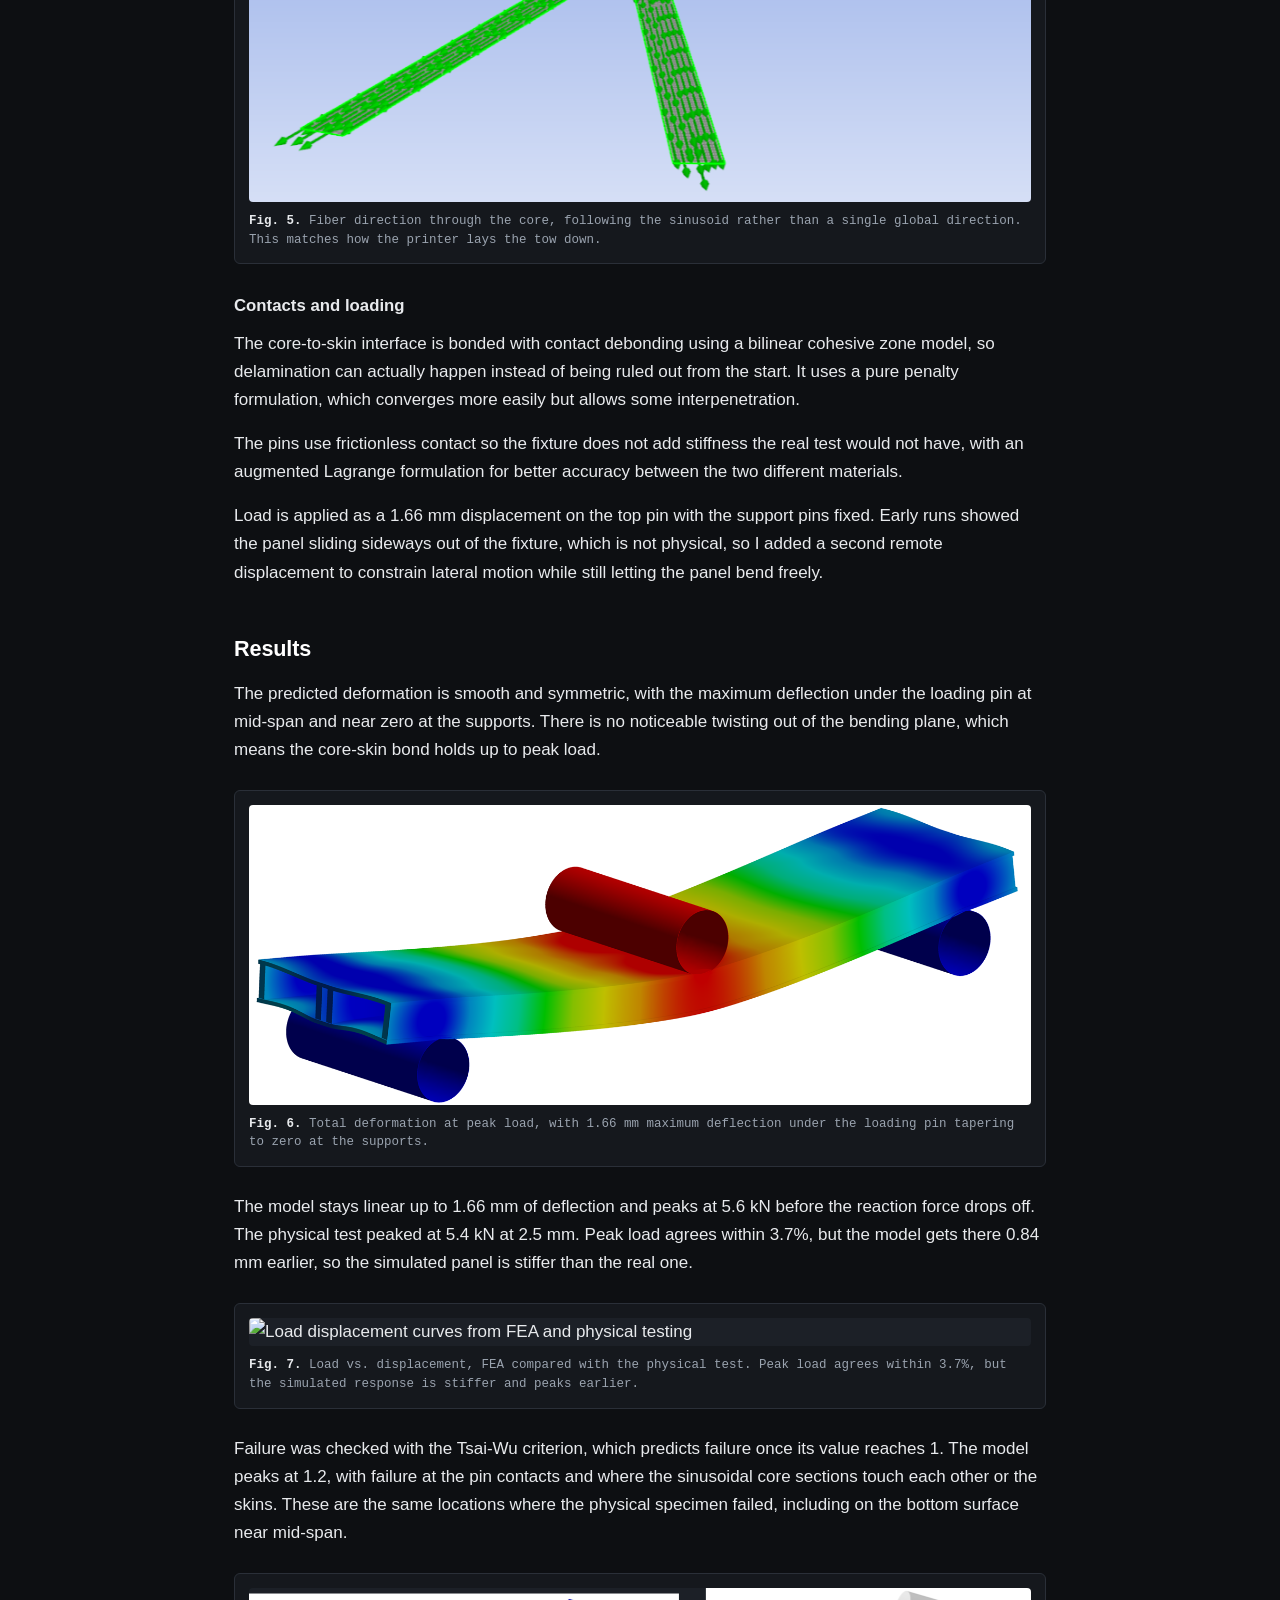
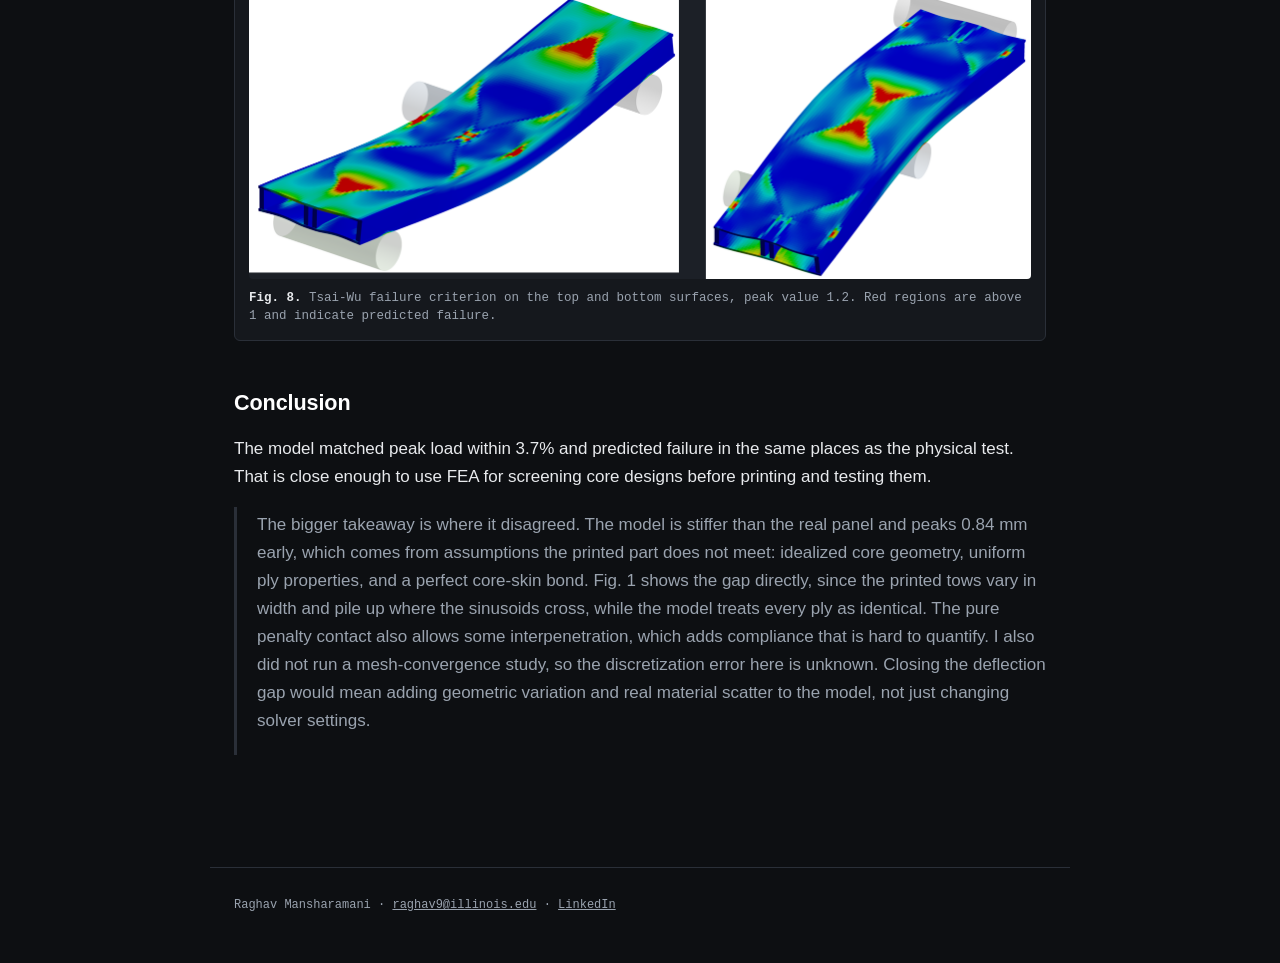
==== commit 41968e73: "Update composites.html" ====
--- a/composites.html
+++ b/composites.html
@@ -77,7 +77,7 @@
     </p>
 
     <figure>
-      <img src="images/iso_surface_sin (1).png" alt="Isometric view of surface model with core, skins, and pins">
+      <img src="images/iso_surface_sin.png" alt="Isometric view of surface model with core, skins, and pins">
       <figcaption><b>Fig. 2.</b> Surface model of the core, skins, and three pins before ply
         thickness is applied in ACP.</figcaption>
     </figure>
@@ -90,7 +90,7 @@
     </figure>
 
     <figure>
-      <img src="images/sin_solid (1) (1).png" alt="Solid model of sandwich panel with pins after ply thickness applied">
+      <img src="images/sin_solid.png" alt="Solid model of sandwich panel with pins after ply thickness applied">
       <figcaption><b>Fig. 4.</b> The resulting solid model, with skins and core aligned and in
         contact.</figcaption>
     </figure>
@@ -119,7 +119,7 @@
     </p>
 
     <figure>
-      <img src="images/sin_fiber_direc__1_.png" alt="Fiber direction arrows following the sinusoidal core geometry">
+      <img src="images/sin_fiber_direc.png" alt="Fiber direction arrows following the sinusoidal core geometry">
       <figcaption><b>Fig. 5.</b> Fiber direction through the core, following the sinusoid rather
         than a single global direction. This matches how the printer lays the tow down.</figcaption>
     </figure>
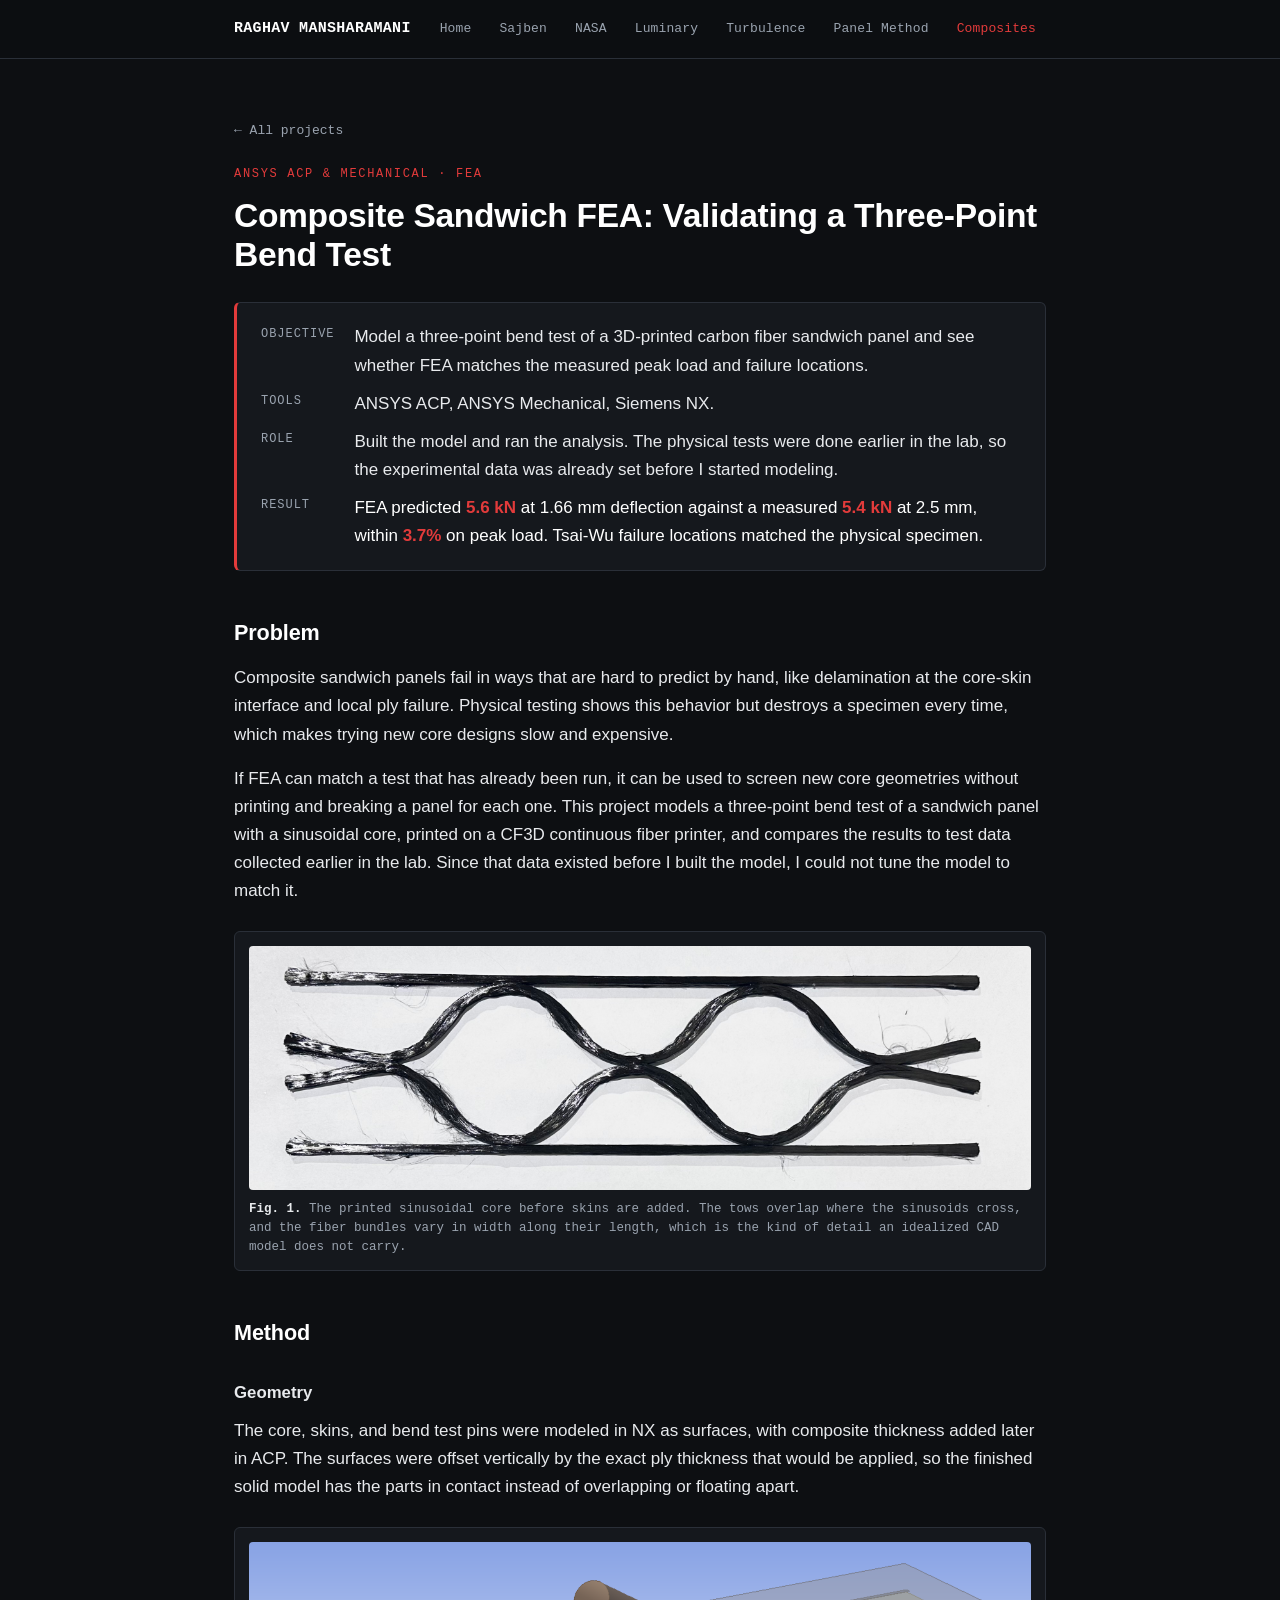
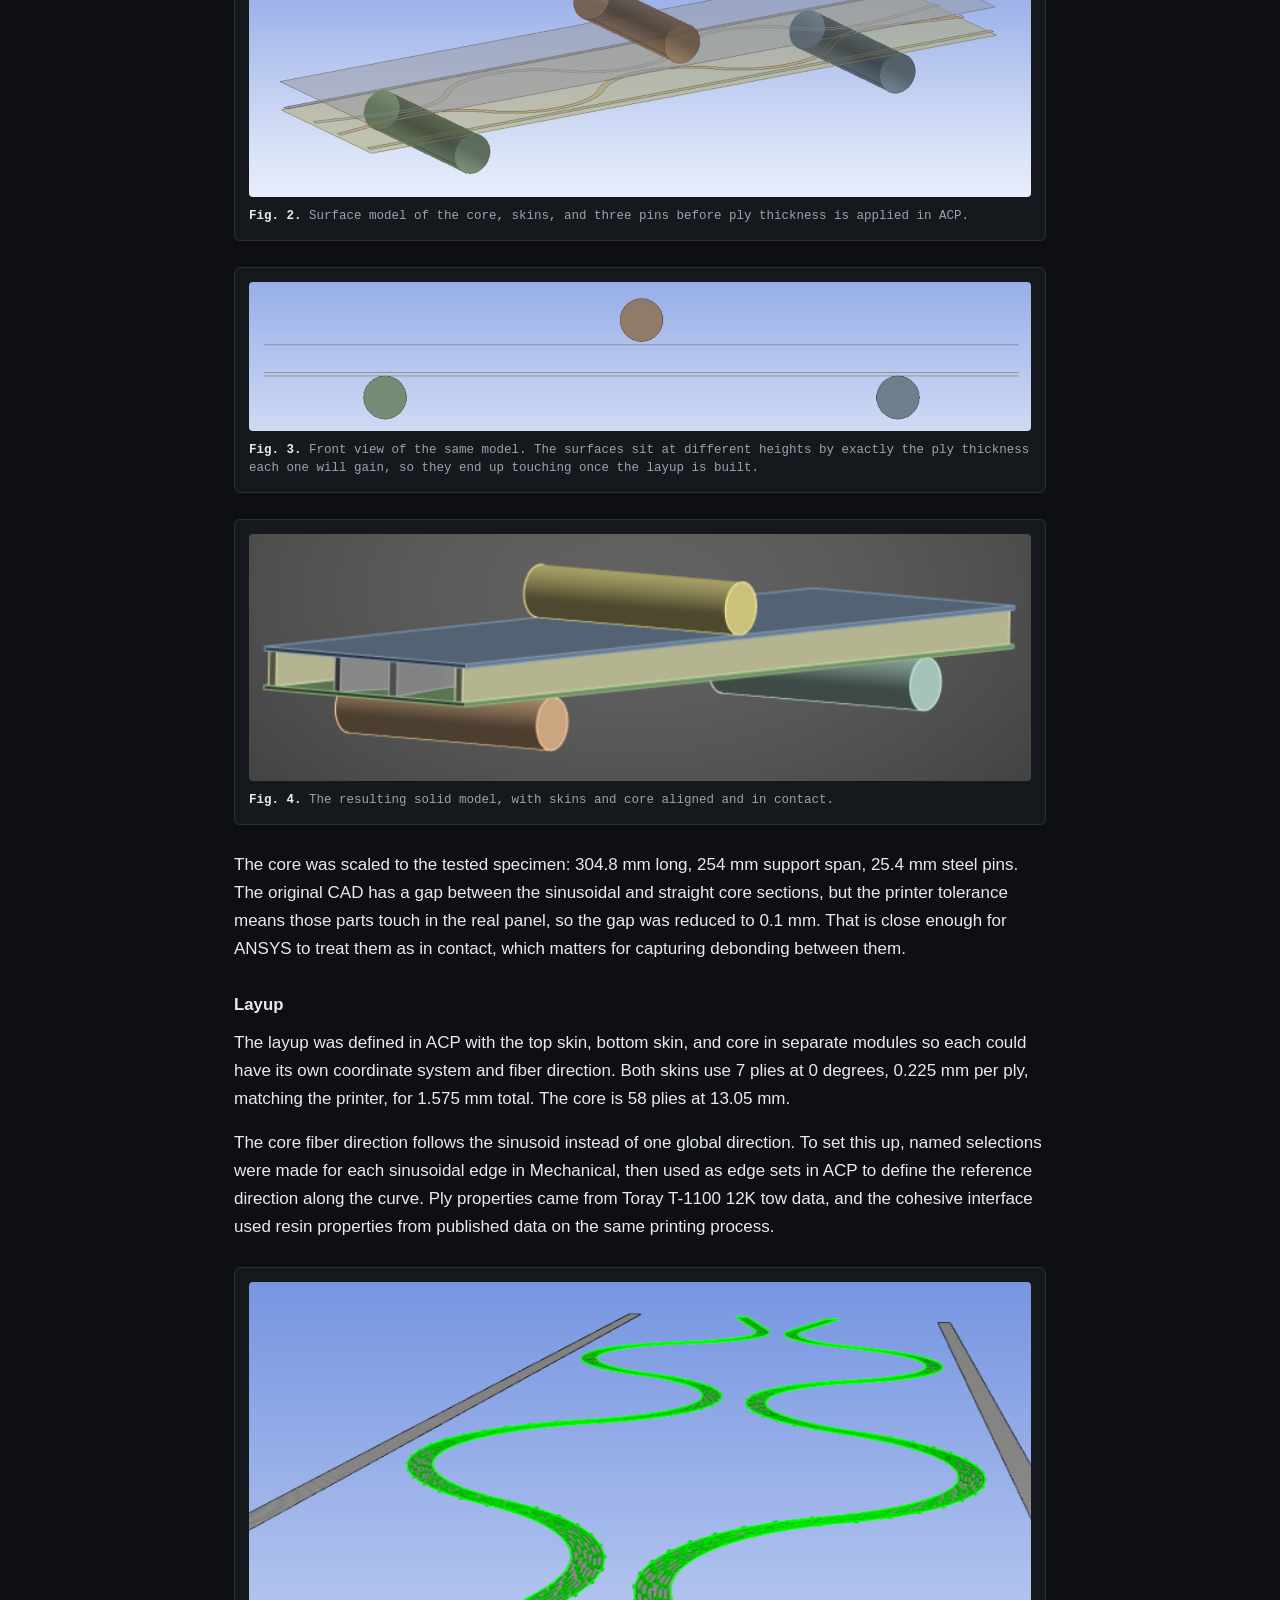
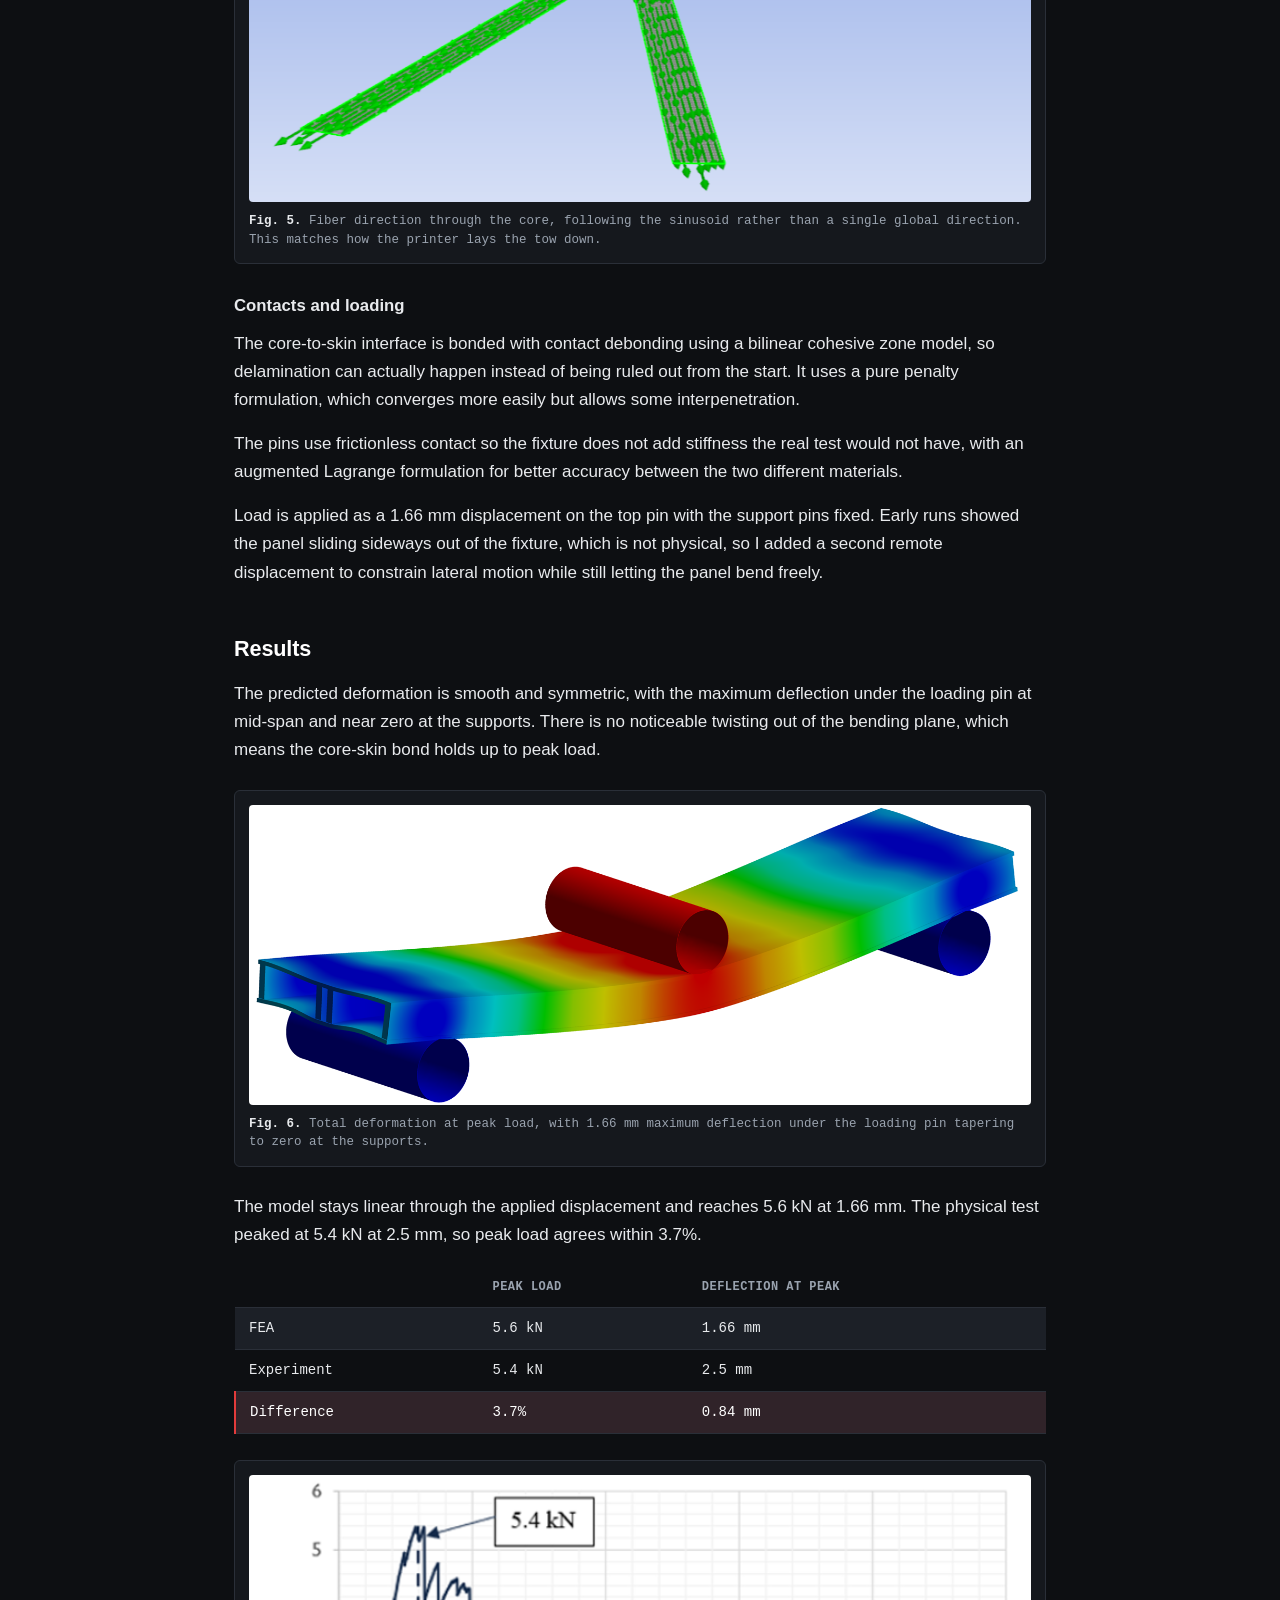
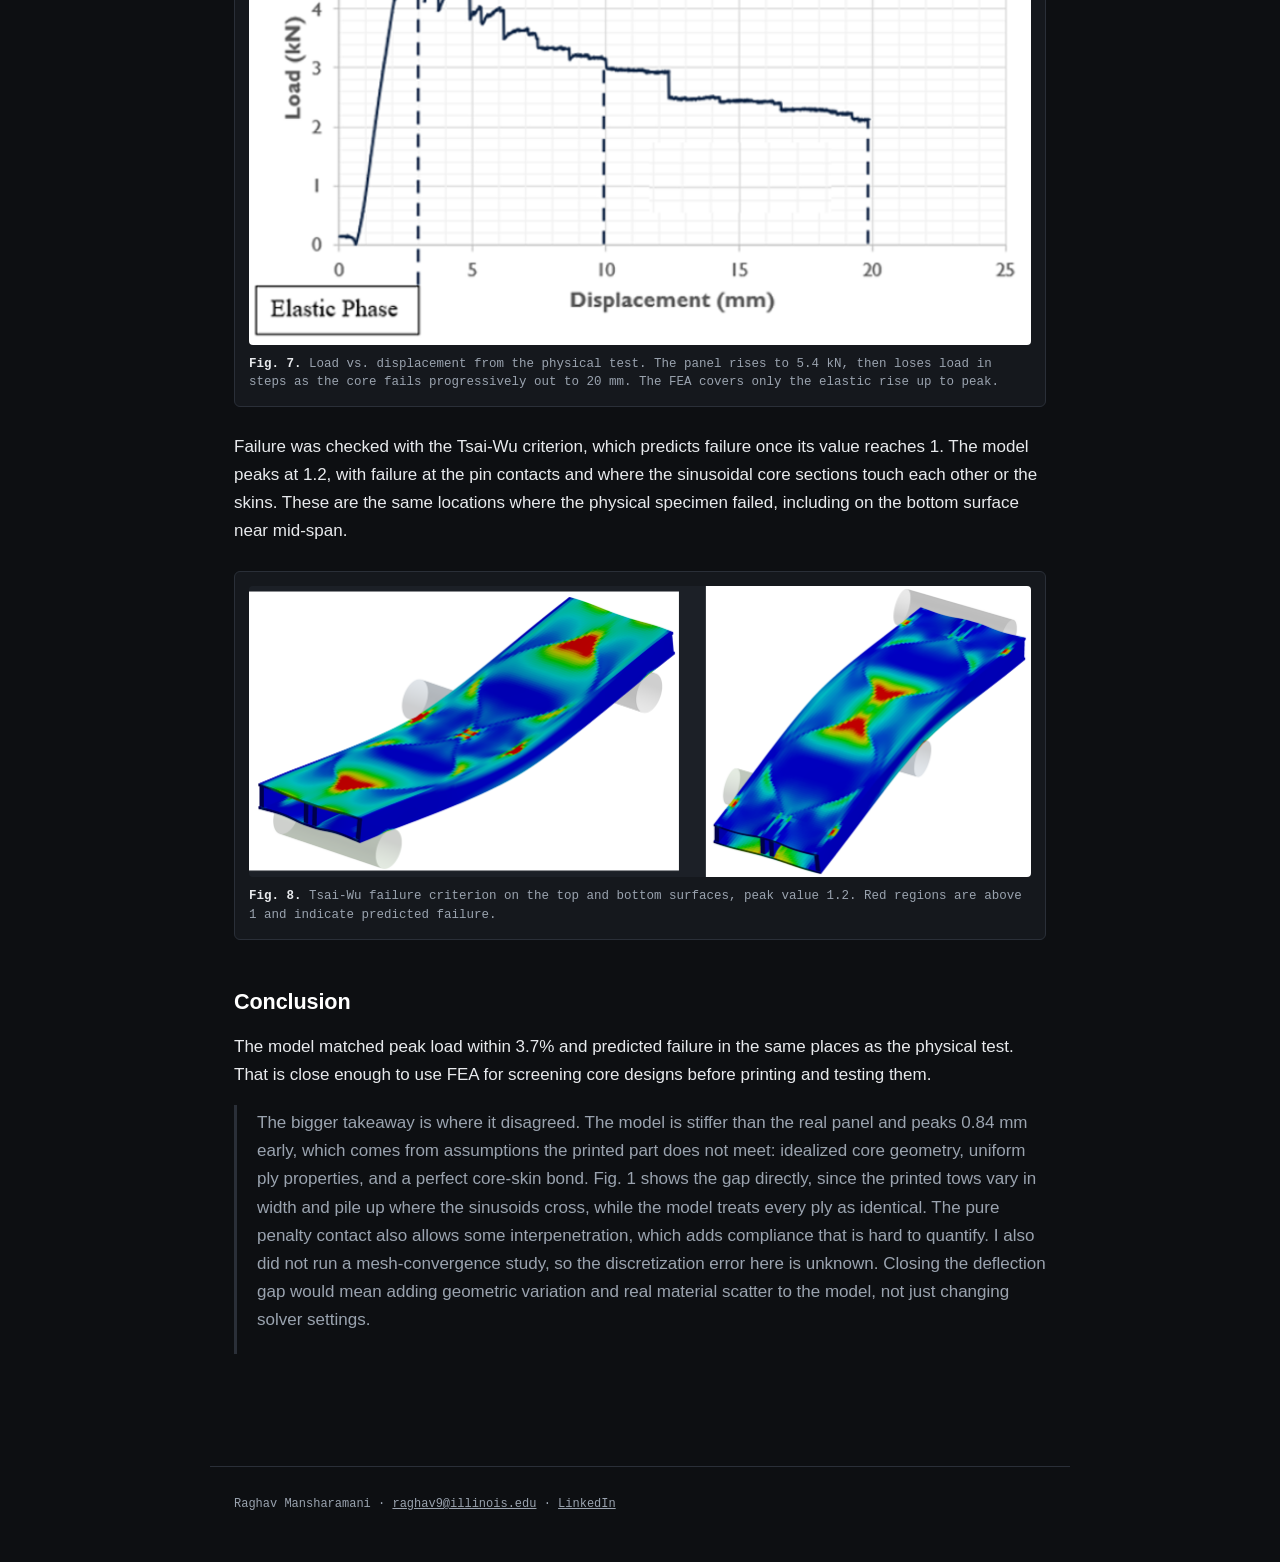
==== commit 552b5894: "Update composites.html" ====
--- a/composites.html
+++ b/composites.html
@@ -157,17 +157,26 @@
     </figure>
 
     <p>
-      The model stays linear up to 1.66 mm of deflection and peaks at 5.6 kN before the reaction
-      force drops off. The physical test peaked at 5.4 kN at 2.5 mm. Peak load agrees within
-      3.7%, but the model gets there 0.84 mm earlier, so the simulated panel is stiffer than the
-      real one.
-    </p>
-
-    <figure>
-      <img src="images/composite_load_displacement.png" alt="Load displacement curves from FEA and physical testing">
-      <figcaption><b>Fig. 7.</b> Load vs. displacement, FEA compared with the physical test.
-        Peak load agrees within 3.7%, but the simulated response is stiffer and peaks
-        earlier.</figcaption>
+      The model stays linear through the applied displacement and reaches 5.6 kN at 1.66 mm. The
+      physical test peaked at 5.4 kN at 2.5 mm, so peak load agrees within 3.7%.
+    </p>
+
+    <table>
+      <thead>
+        <tr><th></th><th>Peak load</th><th>Deflection at peak</th></tr>
+      </thead>
+      <tbody>
+        <tr><td>FEA</td><td>5.6 kN</td><td>1.66 mm</td></tr>
+        <tr><td>Experiment</td><td>5.4 kN</td><td>2.5 mm</td></tr>
+        <tr class="highlight"><td>Difference</td><td>3.7%</td><td>0.84 mm</td></tr>
+      </tbody>
+    </table>
+
+    <figure>
+      <img src="images/load_displacement_exp.png" alt="Load displacement curve from the physical three-point bend test">
+      <figcaption><b>Fig. 7.</b> Load vs. displacement from the physical test. The panel rises to
+        5.4 kN, then loses load in steps as the core fails progressively out to 20 mm. The FEA
+        covers only the elastic rise up to peak.</figcaption>
     </figure>
 
     <p>
